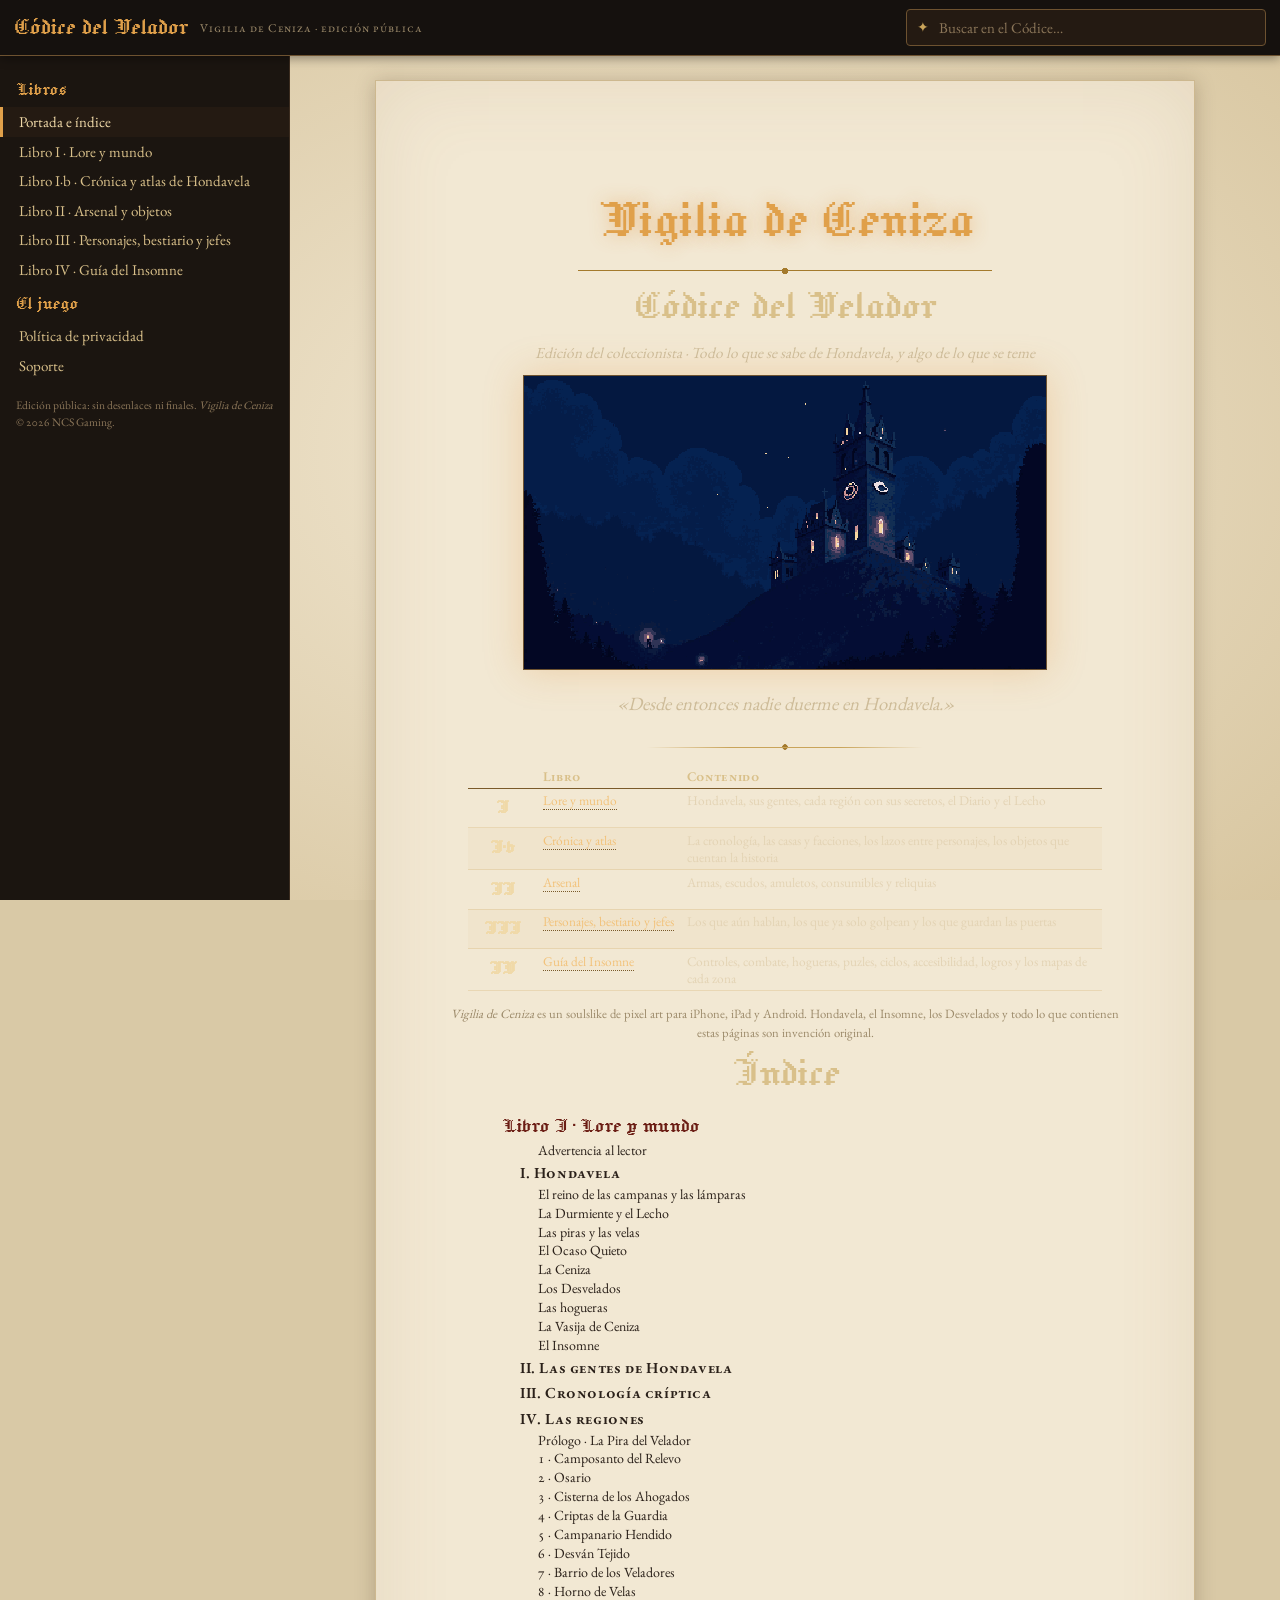
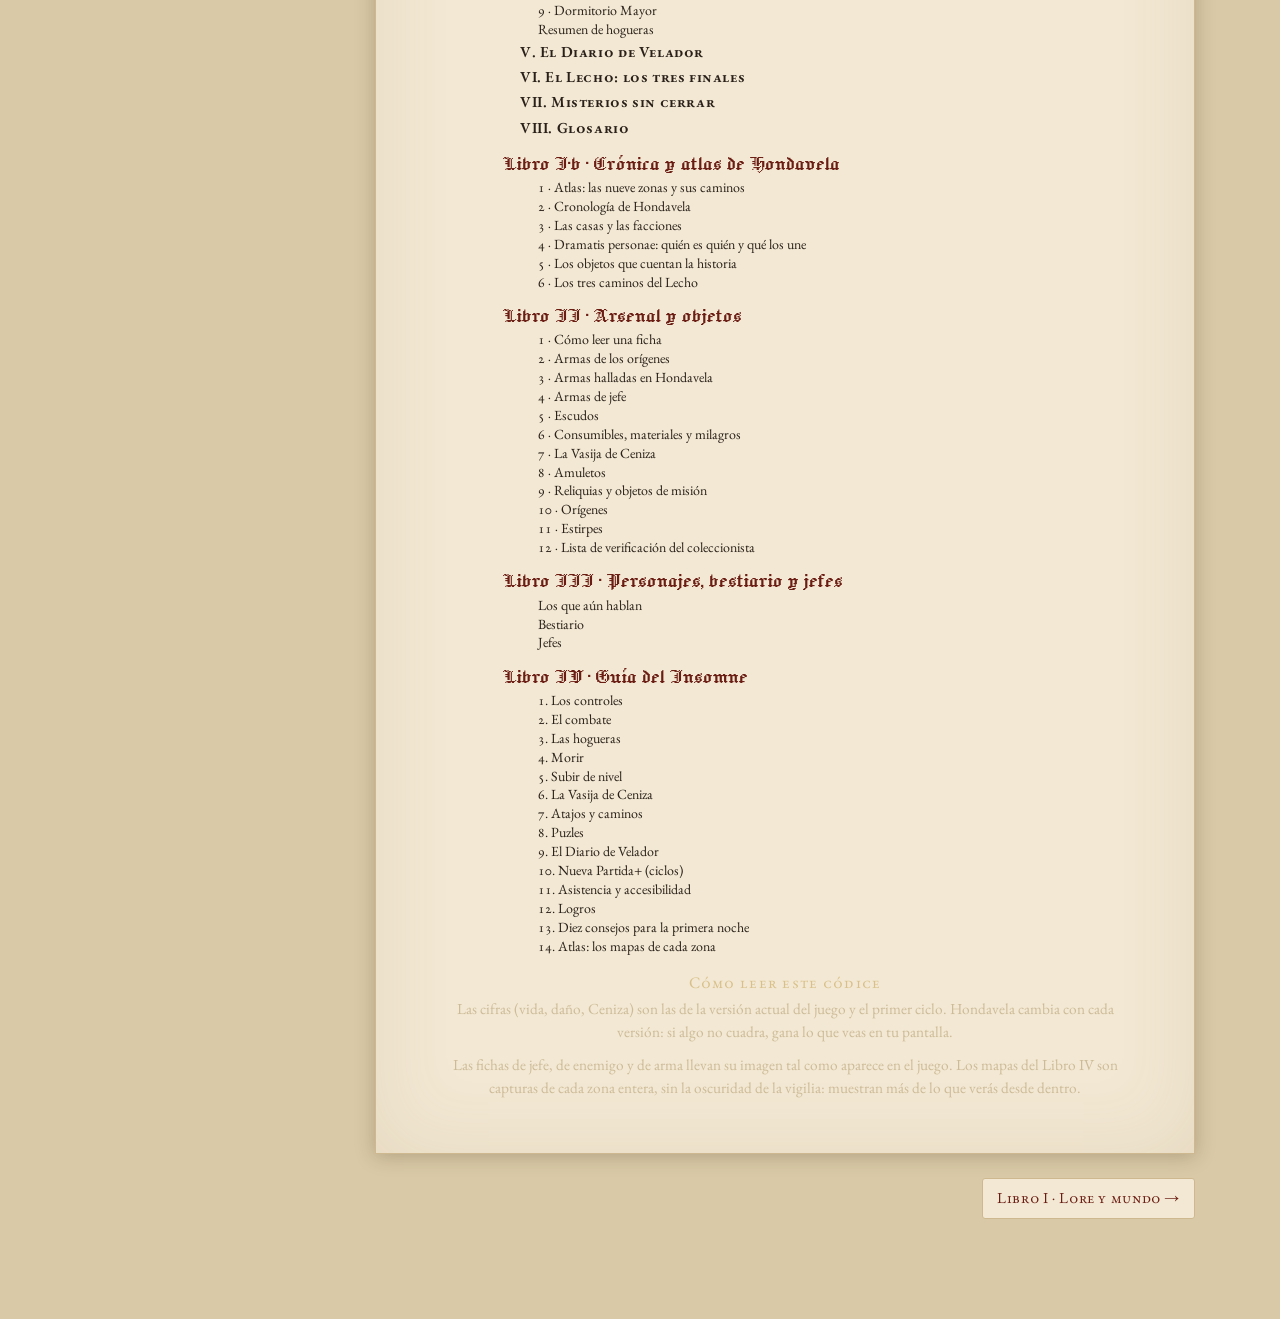
==== index.html @ d7f3849c "Sitio 2026-10-16" ====
<!doctype html>
<html lang="es">
<head>
<meta charset="utf-8">
<meta name="viewport" content="width=device-width, initial-scale=1">
<title>Portada — Códice del Velador</title>
<meta name="description" content="Códice del Velador: el lore, el arsenal, el bestiario y la guía de Vigilia de Ceniza, soulslike pixel art para iPhone, iPad y Android.">
<link rel="stylesheet" href="estilo.css">
<link rel="stylesheet" href="sitio.css">
<link rel="icon" href="img/favicon.svg" type="image/svg+xml">
</head>
<body>
<header class="barra">
<button class="menu-btn" id="menu-btn" aria-label="Menú">☰ Índice</button>
<a class="titulo" href="index.html">Códice del Velador</a>
<span class="sub">Vigilia de Ceniza · edición pública</span>
<div class="buscar"><input id="buscar" type="search" placeholder="Buscar en el Códice…" autocomplete="off" aria-label="Buscar"><div class="resultados" id="resultados"></div></div>
</header>
<div class="velo" id="velo"></div>
<nav class="lateral" aria-label="Capítulos">
<h2>Libros</h2><ul>
<li><a href="index.html" data-cap="00" class="actual">Portada e índice</a></li>
<li><a href="01_lore.html" data-cap="01">Libro I · Lore y mundo</a></li>
<li><a href="01b_cronica.html" data-cap="01b">Libro I·b · Crónica y atlas de Hondavela</a></li>
<li><a href="02_arsenal.html" data-cap="02">Libro II · Arsenal y objetos</a></li>
<li><a href="03_personajes_y_bestiario.html" data-cap="03">Libro III · Personajes, bestiario y jefes</a></li>
<li><a href="04_guia.html" data-cap="04">Libro IV · Guía del Insomne</a></li>
</ul>
<h2>El juego</h2><ul><li><a href="privacy.html">Política de privacidad</a></li><li><a href="support.html">Soporte</a></li></ul>
<p class="pie-menu">Edición pública: sin desenlaces ni finales. <em>Vigilia de Ceniza</em> © 2026 NCS Gaming.</p>
</nav>
<main class="contenido">
<section class="capitulo portada">
<h1 id="vigilia-de-ceniza">Vigilia de Ceniza</h1>
<h2 id="códice-del-velador">Códice del Velador</h2>
<p><em>Edición del coleccionista · Todo lo que se sabe de Hondavela, y algo de lo que se teme</em></p>
<figure><img src="img/intro_01_hondavela_hd.png" alt="Hondavela bajo el Ocaso Quieto" class="frontispicio" data-src="../assets/intro/01_hondavela.png" loading="lazy"></figure>
<blockquote class="epigrafe"><p>«Desde entonces nadie duerme en Hondavela.»</p></blockquote>
<hr>
<table class="cols-3"><thead><tr><th></th><th>Libro</th><th>Contenido</th></tr></thead><tbody><tr><td><strong>I</strong></td><td><a href="01_lore.html">Lore y mundo</a></td><td>Hondavela, sus gentes, cada región con sus secretos, el Diario y el Lecho</td></tr><tr><td><strong>I·b</strong></td><td><a href="01b_cronica.html">Crónica y atlas</a></td><td>La cronología, las casas y facciones, los lazos entre personajes, los objetos que cuentan la historia</td></tr><tr><td><strong>II</strong></td><td><a href="02_arsenal.html">Arsenal</a></td><td>Armas, escudos, amuletos, consumibles y reliquias</td></tr><tr><td><strong>III</strong></td><td><a href="03_personajes_y_bestiario.html">Personajes, bestiario y jefes</a></td><td>Los que aún hablan, los que ya solo golpean y los que guardan las puertas</td></tr><tr><td><strong>IV</strong></td><td><a href="04_guia.html">Guía del Insomne</a></td><td>Controles, combate, hogueras, puzles, ciclos, accesibilidad, logros y los mapas de cada zona</td></tr></tbody></table>
<p class="pie"><em>Vigilia de Ceniza</em> es un soulslike de pixel art para iPhone, iPad y Android. Hondavela, el Insomne, los Desvelados y todo lo que contienen estas páginas son invención original.</p>
<h2 id="indice">Índice</h2>
<nav class="indice-codice"><ol class="toc">
<li class="n0"><a href="01_lore.html"><span class="t">Libro I · Lore y mundo</span></a></li>
<li class="n2"><a href="01_lore.html#advertencia-al-lector"><span class="t">Advertencia al lector</span></a></li>
<li class="n1"><a href="01_lore.html#i-hondavela"><span class="t">I. Hondavela</span></a></li>
<li class="n2"><a href="01_lore.html#el-reino-de-las-campanas-y-las-lámparas"><span class="t">El reino de las campanas y las lámparas</span></a></li>
<li class="n2"><a href="01_lore.html#la-durmiente-y-el-lecho"><span class="t">La Durmiente y el Lecho</span></a></li>
<li class="n2"><a href="01_lore.html#las-piras-y-las-velas"><span class="t">Las piras y las velas</span></a></li>
<li class="n2"><a href="01_lore.html#el-ocaso-quieto"><span class="t">El Ocaso Quieto</span></a></li>
<li class="n2"><a href="01_lore.html#la-ceniza"><span class="t">La Ceniza</span></a></li>
<li class="n2"><a href="01_lore.html#los-desvelados"><span class="t">Los Desvelados</span></a></li>
<li class="n2"><a href="01_lore.html#las-hogueras"><span class="t">Las hogueras</span></a></li>
<li class="n2"><a href="01_lore.html#la-vasija-de-ceniza"><span class="t">La Vasija de Ceniza</span></a></li>
<li class="n2"><a href="01_lore.html#el-insomne"><span class="t">El Insomne</span></a></li>
<li class="n1"><a href="01_lore.html#ii-las-gentes-de-hondavela"><span class="t">II. Las gentes de Hondavela</span></a></li>
<li class="n1"><a href="01_lore.html#iii-cronología-críptica"><span class="t">III. Cronología críptica</span></a></li>
<li class="n1"><a href="01_lore.html#iv-las-regiones"><span class="t">IV. Las regiones</span></a></li>
<li class="n2"><a href="01_lore.html#prólogo--la-pira-del-velador"><span class="t">Prólogo · La Pira del Velador</span></a></li>
<li class="n2"><a href="01_lore.html#1--camposanto-del-relevo"><span class="t">1 · Camposanto del Relevo</span></a></li>
<li class="n2"><a href="01_lore.html#2--osario"><span class="t">2 · Osario</span></a></li>
<li class="n2"><a href="01_lore.html#3--cisterna-de-los-ahogados"><span class="t">3 · Cisterna de los Ahogados</span></a></li>
<li class="n2"><a href="01_lore.html#4--criptas-de-la-guardia"><span class="t">4 · Criptas de la Guardia</span></a></li>
<li class="n2"><a href="01_lore.html#5--campanario-hendido"><span class="t">5 · Campanario Hendido</span></a></li>
<li class="n2"><a href="01_lore.html#6--desván-tejido"><span class="t">6 · Desván Tejido</span></a></li>
<li class="n2"><a href="01_lore.html#7--barrio-de-los-veladores"><span class="t">7 · Barrio de los Veladores</span></a></li>
<li class="n2"><a href="01_lore.html#8--horno-de-velas"><span class="t">8 · Horno de Velas</span></a></li>
<li class="n2"><a href="01_lore.html#9--dormitorio-mayor"><span class="t">9 · Dormitorio Mayor</span></a></li>
<li class="n2"><a href="01_lore.html#resumen-de-hogueras"><span class="t">Resumen de hogueras</span></a></li>
<li class="n1"><a href="01_lore.html#v-el-diario-de-velador"><span class="t">V. El Diario de Velador</span></a></li>
<li class="n1"><a href="01_lore.html#vi-el-lecho-los-tres-finales"><span class="t">VI. El Lecho: los tres finales</span></a></li>
<li class="n1"><a href="01_lore.html#vii-misterios-sin-cerrar"><span class="t">VII. Misterios sin cerrar</span></a></li>
<li class="n1"><a href="01_lore.html#viii-glosario"><span class="t">VIII. Glosario</span></a></li>
<li class="n0"><a href="01b_cronica.html"><span class="t">Libro I·b · Crónica y atlas de Hondavela</span></a></li>
<li class="n2"><a href="01b_cronica.html#1--atlas-las-nueve-zonas-y-sus-caminos"><span class="t">1 · Atlas: las nueve zonas y sus caminos</span></a></li>
<li class="n2"><a href="01b_cronica.html#2--cronología-de-hondavela"><span class="t">2 · Cronología de Hondavela</span></a></li>
<li class="n2"><a href="01b_cronica.html#3--las-casas-y-las-facciones"><span class="t">3 · Las casas y las facciones</span></a></li>
<li class="n2"><a href="01b_cronica.html#4--dramatis-personae-quién-es-quién-y-qué-los-une"><span class="t">4 · Dramatis personae: quién es quién y qué los une</span></a></li>
<li class="n2"><a href="01b_cronica.html#5--los-objetos-que-cuentan-la-historia"><span class="t">5 · Los objetos que cuentan la historia</span></a></li>
<li class="n2"><a href="01b_cronica.html#6--los-tres-caminos-del-lecho"><span class="t">6 · Los tres caminos del Lecho</span></a></li>
<li class="n0"><a href="02_arsenal.html"><span class="t">Libro II · Arsenal y objetos</span></a></li>
<li class="n2"><a href="02_arsenal.html#1--cómo-leer-una-ficha"><span class="t">1 · Cómo leer una ficha</span></a></li>
<li class="n2"><a href="02_arsenal.html#2--armas-de-los-orígenes"><span class="t">2 · Armas de los orígenes</span></a></li>
<li class="n2"><a href="02_arsenal.html#3--armas-halladas-en-hondavela"><span class="t">3 · Armas halladas en Hondavela</span></a></li>
<li class="n2"><a href="02_arsenal.html#4--armas-de-jefe"><span class="t">4 · Armas de jefe</span></a></li>
<li class="n2"><a href="02_arsenal.html#5--escudos"><span class="t">5 · Escudos</span></a></li>
<li class="n2"><a href="02_arsenal.html#6--consumibles-materiales-y-milagros"><span class="t">6 · Consumibles, materiales y milagros</span></a></li>
<li class="n2"><a href="02_arsenal.html#7--la-vasija-de-ceniza"><span class="t">7 · La Vasija de Ceniza</span></a></li>
<li class="n2"><a href="02_arsenal.html#8--amuletos"><span class="t">8 · Amuletos</span></a></li>
<li class="n2"><a href="02_arsenal.html#9--reliquias-y-objetos-de-misión"><span class="t">9 · Reliquias y objetos de misión</span></a></li>
<li class="n2"><a href="02_arsenal.html#10--orígenes"><span class="t">10 · Orígenes</span></a></li>
<li class="n2"><a href="02_arsenal.html#11--estirpes"><span class="t">11 · Estirpes</span></a></li>
<li class="n2"><a href="02_arsenal.html#12--lista-de-verificación-del-coleccionista"><span class="t">12 · Lista de verificación del coleccionista</span></a></li>
<li class="n0"><a href="03_personajes_y_bestiario.html"><span class="t">Libro III · Personajes, bestiario y jefes</span></a></li>
<li class="n2"><a href="03_personajes_y_bestiario.html#los-que-aún-hablan"><span class="t">Los que aún hablan</span></a></li>
<li class="n2"><a href="03_personajes_y_bestiario.html#bestiario"><span class="t">Bestiario</span></a></li>
<li class="n2"><a href="03_personajes_y_bestiario.html#jefes"><span class="t">Jefes</span></a></li>
<li class="n0"><a href="04_guia.html"><span class="t">Libro IV · Guía del Insomne</span></a></li>
<li class="n2"><a href="04_guia.html#1-los-controles"><span class="t">1. Los controles</span></a></li>
<li class="n2"><a href="04_guia.html#2-el-combate"><span class="t">2. El combate</span></a></li>
<li class="n2"><a href="04_guia.html#3-las-hogueras"><span class="t">3. Las hogueras</span></a></li>
<li class="n2"><a href="04_guia.html#4-morir"><span class="t">4. Morir</span></a></li>
<li class="n2"><a href="04_guia.html#5-subir-de-nivel"><span class="t">5. Subir de nivel</span></a></li>
<li class="n2"><a href="04_guia.html#6-la-vasija-de-ceniza"><span class="t">6. La Vasija de Ceniza</span></a></li>
<li class="n2"><a href="04_guia.html#7-atajos-y-caminos"><span class="t">7. Atajos y caminos</span></a></li>
<li class="n2"><a href="04_guia.html#8-puzles"><span class="t">8. Puzles</span></a></li>
<li class="n2"><a href="04_guia.html#9-el-diario-de-velador"><span class="t">9. El Diario de Velador</span></a></li>
<li class="n2"><a href="04_guia.html#10-nueva-partida-ciclos"><span class="t">10. Nueva Partida+ (ciclos)</span></a></li>
<li class="n2"><a href="04_guia.html#11-asistencia-y-accesibilidad"><span class="t">11. Asistencia y accesibilidad</span></a></li>
<li class="n2"><a href="04_guia.html#12-logros"><span class="t">12. Logros</span></a></li>
<li class="n2"><a href="04_guia.html#13-diez-consejos-para-la-primera-noche"><span class="t">13. Diez consejos para la primera noche</span></a></li>
<li class="n2"><a href="04_guia.html#14-atlas-los-mapas-de-cada-zona"><span class="t">14. Atlas: los mapas de cada zona</span></a></li>
</ol></nav>
<h4 id="cómo-leer-este-códice">Cómo leer este códice</h4>
<p>Las cifras (vida, daño, Ceniza) son las de la versión actual del juego y el primer ciclo. Hondavela cambia con cada versión: si algo no cuadra, gana lo que veas en tu pantalla.</p>
<p>Las fichas de jefe, de enemigo y de arma llevan su imagen tal como aparece en el juego. Los mapas del Libro IV son capturas de cada zona entera, sin la oscuridad de la vigilia: muestran más de lo que verás desde dentro.</p>
</section>
<div class="navpie"><i></i><span></span><a href="01_lore.html">Libro I · Lore y mundo →</a></div>
</main>
<script src="sitio.js"></script>
</body>
</html>
---- estilo.css ----
/* Códice del Velador — estilo de lectura e impresión (A4) y base del sitio web.
   Pergamino claro con tinta sepia, títulos góticos (Jacquard 12) y texto en EB Garamond (ambas OFL, assets/fonts/).
   tools/wiki_pdf.sh incrusta las fuentes y las imágenes: el HTML resultante es un solo archivo. El PDF lo imprime
   Chrome sin ventana (131+: cajas de margen @top-center/@bottom-center y páginas con nombre por capítulo, que
   tools/wiki_md.py genera: @page capNN { @top-center { content: "Libro …" } }). */

@font-face {
  font-family: "Jacquard 12";
  src: url("fonts/Jacquard12-Regular.ttf") format("truetype");
  font-display: block;
}
@font-face {
  font-family: "EB Garamond";
  src: url("fonts/EBGaramond.ttf") format("truetype");
  font-weight: 400 800;
  font-style: normal;
  font-display: block;
}

:root {
  --pergamino: #f2e8d3;
  --pergamino-hondo: #e7d9bb;
  --tinta: #2a2019;
  --tinta-suave: #5b4a3b;
  --sangre: #6b1d14;
  --oro: #a47a2c;
  --oro-claro: #c9a45a;
  --filete: #cdb88f;
  --noche: #15110e;
  --brasa: #e0a04a;
  --ceniza: #9a9087;
}

/* ---------- Página ---------- */
@page {
  size: A4;
  margin: 19mm 18mm 21mm 18mm;
  background: var(--pergamino);
  @top-center {
    content: "";
    font-family: "EB Garamond", Georgia, serif;
    font-variant: small-caps;
    letter-spacing: 0.12em;
    font-size: 9pt;
    color: #8a7558;
    vertical-align: bottom;
    padding-bottom: 4mm;
  }
  @bottom-center {
    content: "— " counter(page) " —";
    font-family: "EB Garamond", Georgia, serif;
    font-size: 9.5pt;
    color: #8a7558;
    vertical-align: top;
    padding-top: 3mm;
  }
}
@page portada {
  margin: 0;
  background: var(--noche);
  @top-center { content: none; }
  @bottom-center { content: none; }
}
@page indice {
  @top-center { content: "Índice"; }
}

* { box-sizing: border-box; }

html {
  -webkit-print-color-adjust: exact;
  print-color-adjust: exact;
}

body {
  margin: 0;
  background: var(--pergamino);
  color: var(--tinta);
  font-family: "EB Garamond", "Garamond", Georgia, serif;
  font-size: 11.5pt;
  line-height: 1.5;
  hyphens: auto;
  font-variant-numeric: oldstyle-nums;
  font-kerning: normal;
}

/* En pantalla (codice.html): una columna de libro, centrada. */
@media screen {
  body {
    background: #d9c9a6 radial-gradient(ellipse at center, var(--pergamino) 0%, #d8c6a0 100%) fixed;
    padding: 24px 16px;
  }
  .capitulo {
    max-width: 780px;
    margin: 0 auto 48px;
    padding: 48px clamp(18px, 6vw, 64px);
    background: var(--pergamino);
    box-shadow: 0 2px 18px rgba(60, 40, 20, 0.25), inset 0 0 80px rgba(150, 110, 60, 0.12);
    border: 1px solid var(--filete);
  }
}

/* Cada libro empieza en página nueva. */
.capitulo { break-before: page; }
.capitulo:first-child { break-before: auto; }
.indice { page: indice; }

/* ---------- Títulos ---------- */
h1, h2, h3, h4 {
  font-family: "Jacquard 12", "EB Garamond", serif;
  font-weight: normal;
  color: var(--sangre);
  line-height: 1.05;
  break-after: avoid;
  hyphens: none;
}
h1 {
  font-size: 40pt;
  text-align: center;
  margin: 0.2em 0 0.35em;
  letter-spacing: 0.01em;
}
h1::after {
  content: "";
  display: block;
  width: 46%;
  height: 10px;
  margin: 0.25em auto 0;
  background:
    linear-gradient(var(--oro), var(--oro)) center 4px / 100% 1px no-repeat,
    radial-gradient(circle, var(--oro) 0 3px, transparent 3.5px) center / 10px 10px no-repeat;
}
/* Los «Libro I · …» que abren capítulo: más aire */
.capitulo > h1:first-child { margin-top: 1.1em; font-size: 44pt; }
/* H1 internos (partes del Libro I): nueva página */
.capitulo > h1:not(:first-child) { break-before: page; margin-top: 0.6em; }

h2 {
  font-size: 26pt;
  margin: 1.3em 0 0.35em;
  border-bottom: 1px solid var(--filete);
  padding-bottom: 0.1em;
}
h3 {
  font-size: 20pt;
  margin: 1.2em 0 0.25em;
  color: #4c1a12;
}
h4 {
  font-size: 15pt;
  margin: 1em 0 0.2em;
  color: var(--tinta-suave);
}
h5, h6 {
  font-family: "EB Garamond", serif;
  font-variant: small-caps;
  letter-spacing: 0.06em;
  font-size: 11.5pt;
  margin: 1em 0 0.2em;
  color: var(--tinta-suave);
}
/* Subtítulo en cursiva justo bajo un jefe */
h3 + p > em:only-child { color: var(--tinta-suave); font-size: 12.5pt; }

p { margin: 0.45em 0 0.6em; orphans: 3; widows: 3; text-align: justify; }
strong { font-weight: 650; color: #1f1510; }
em { font-style: italic; }
a { color: var(--sangre); text-decoration: none; border-bottom: 1px dotted var(--oro); }
code {
  font-family: "EB Garamond", serif;
  font-variant: small-caps;
  background: rgba(164, 122, 44, 0.12);
  padding: 0 0.2em;
  border-radius: 2px;
}
pre {
  font-family: Menlo, Consolas, monospace;
  font-size: 8.5pt;
  line-height: 1.3;
  background: rgba(164, 122, 44, 0.08);
  border: 1px solid var(--filete);
  padding: 0.6em 0.8em;
  overflow-x: auto;
  white-space: pre;
}

hr {
  border: 0;
  height: 14px;
  margin: 1.6em auto;
  width: 60%;
  background:
    linear-gradient(90deg, transparent, var(--oro-claro) 30%, var(--oro-claro) 70%, transparent) center / 100% 1px no-repeat,
    radial-gradient(circle, var(--oro) 0 2.5px, transparent 3px) center / 14px 14px no-repeat;
}

.espacio { height: 0.6em; }

/* ---------- Listas ---------- */
ul, ol { margin: 0.4em 0 0.7em; padding-left: 1.4em; }
li { margin: 0.18em 0; }
ul > li::marker { content: "✦  "; color: var(--oro); font-size: 0.75em; }
ol > li::marker { color: var(--sangre); font-weight: 600; }

/* ---------- Tablas ---------- */
table {
  width: 100%;
  border-collapse: collapse;
  margin: 0.7em 0 1em;
  font-size: 10.5pt;
  line-height: 1.35;
  break-inside: auto;
}
thead { display: table-header-group; }
tr { break-inside: avoid; }
th {
  font-family: "EB Garamond", serif;
  font-variant: small-caps;
  letter-spacing: 0.05em;
  font-weight: 600;
  text-align: left;
  color: var(--sangre);
  border-bottom: 1.5px solid var(--oro);
  padding: 0.3em 0.55em;
  hyphens: none;
}
td {
  border-bottom: 1px solid rgba(164, 122, 44, 0.28);
  padding: 0.32em 0.55em;
  vertical-align: top;
}
tbody tr:nth-child(even) td { background: rgba(164, 122, 44, 0.06); }
td, th { overflow-wrap: anywhere; }
/* Tablas anchas (muchas columnas, p. ej. orígenes del Arsenal): letra menor y celdas que pueden partirse,
   para que nunca desborden la página (Chrome encogería todo el PDF). */
table.cols-7, table.cols-8, table.cols-9 { font-size: 9pt; }
table.cols-10, table.cols-11, table.cols-12 { font-size: 8pt; }
table.cols-7 th, table.cols-8 th, table.cols-9 th, table.cols-10 th, table.cols-11 th, table.cols-12 th { letter-spacing: 0; padding: 0.25em 0.3em; }
table.cols-7 td, table.cols-8 td, table.cols-9 td, table.cols-10 td, table.cols-11 td, table.cols-12 td { padding: 0.25em 0.3em; }

/* ---------- Citas ---------- */
blockquote {
  margin: 0.9em 0;
  padding: 0.35em 1em 0.35em 1.1em;
  border-left: 3px solid var(--oro);
  background: linear-gradient(90deg, rgba(164, 122, 44, 0.10), transparent 85%);
  color: #3c2f24;
  font-style: italic;
}
blockquote p { margin: 0.3em 0; text-align: left; }
blockquote strong { font-style: normal; }

/* Epígrafe al abrir capítulo */
blockquote.epigrafe {
  border: 0;
  background: none;
  text-align: center;
  font-size: 13pt;
  color: var(--tinta-suave);
  margin: 0.4em auto 1.4em;
  max-width: 85%;
}
blockquote.epigrafe p { text-align: center; }

/* ⚠ Revelación: papel más oscuro, filete rojo */
blockquote.revelacion {
  font-style: normal;
  background: #e6d3b1;
  border-left: 4px solid var(--sangre);
  outline: 1px solid rgba(107, 29, 20, 0.25);
  outline-offset: -1px;
  padding: 0.6em 1.1em;
  break-inside: auto;
}
blockquote.revelacion > p:first-child strong { color: var(--sangre); letter-spacing: 0.04em; }

/* Notas y pistas */
blockquote.nota { font-style: normal; background: rgba(164, 122, 44, 0.13); }
blockquote.pistas { font-style: normal; border-left-style: double; border-left-width: 5px; }
blockquote.pistas p + p { border-top: 1px dashed var(--filete); padding-top: 0.35em; }
blockquote.epigrafe, blockquote.nota { break-inside: avoid; }

/* ---------- Imágenes (pixel art) ---------- */
img {
  image-rendering: pixelated;
  image-rendering: crisp-edges;
  max-width: 100%;
  height: auto;
}
figure {
  margin: 0.9em auto 1em;
  text-align: center;
  break-inside: avoid;
}
figure img {
  display: block;
  margin: 0 auto;
  border: 1px solid var(--filete);
  background: #1b1612;
  padding: 6px;
  box-shadow: 0 1px 6px rgba(40, 25, 10, 0.25);
}
figcaption {
  font-size: 9.5pt;
  font-style: italic;
  color: var(--tinta-suave);
  margin-top: 0.35em;
  text-align: center;
}
/* Retratos de sprites (68 px, incrustados ×6): a la derecha del texto */
figure:has(img.sprite) {
  float: right;
  margin: 0.2em 0 0.6em 1.2em;
  width: 150px;
}
figure img.sprite {
  width: 150px;
  height: 150px;
  object-fit: contain;
  padding: 0;
  background: radial-gradient(circle at 50% 60%, #3a2c20 0%, #16110d 75%);
}
/* Jefes con sprite pequeño: más grandes */
figure img.boss-small { width: 210px; height: 210px; }
/* Imágenes de jefe (128-144 px, incrustadas ×6) */
figure img.boss {
  width: 288px;
  height: 288px;
  object-fit: contain;
  padding: 0;
  background: radial-gradient(circle at 50% 55%, #3d2a1c 0%, #120e0b 72%);
}
/* Iconos de armas y escudos (64 px, incrustados ×6) */
figure img.icono {
  width: 96px;
  height: 96px;
  padding: 4px;
  background: radial-gradient(circle at 50% 50%, #2e2419 0%, #16110d 80%);
}
/* Mapas de las zonas (capturas con --overview): a toda la anchura */
figure:has(img.mapa) { margin: 1em 0 1.2em; break-inside: avoid; }
figure img.mapa { width: 100%; padding: 3px; background: #000; }
/* Diagramas SVG (mapa esquemático, cronología, lazos) */
figure.diagrama { margin: 1em 0 1.2em; break-inside: avoid; }
figure.diagrama svg {
  display: block;
  width: 100%;
  height: auto;
  border: 1px solid var(--filete);
  box-shadow: 0 1px 6px rgba(40, 25, 10, 0.25);
}
figure.diagrama figcaption { margin-top: 0.4em; }
/* Mismo sprite que otro enemigo: el juego lo tiñe; aquí, una aproximación */
img.ardiente { filter: sepia(0.6) saturate(2.4) hue-rotate(-18deg) brightness(1.15); }
img.vela { filter: sepia(0.5) saturate(1.2) brightness(1.35); }
img.guardia { filter: saturate(0.5) brightness(0.95) hue-rotate(190deg); }
img.ballestero { filter: sepia(0.35) brightness(0.95); }
img.rezadora { filter: sepia(0.45) brightness(1.1); }
img.pesadilla { filter: brightness(0.6) saturate(0.6) hue-rotate(230deg); }
img.sombra { filter: brightness(0.85) hue-rotate(220deg) saturate(1.4); }
img.buhonera { filter: sepia(0.6) brightness(1.15); }
img.anselmo { filter: brightness(0.75) sepia(0.4); }
img.sabueso { filter: sepia(0.4) saturate(1.5) brightness(1.1); }
img.madre { filter: hue-rotate(10deg) saturate(1.3) brightness(1.1); }
img.capitan { filter: brightness(1.05) saturate(0.8); }

/* Tras un retrato flotante, que el título siguiente no se meta al lado */
h1, h2, h3, hr { clear: both; }

/* ---------- Fichas (### título + imagen: jefes, bestiario, NPC, armas y escudos) ---------- */
article.ficha {
  margin: 1.1em 0 1.2em;
  padding: 0.55em 0.95em 0.6em;
  border: 1px solid var(--filete);
  border-top: 3px double var(--oro);
  background: rgba(164, 122, 44, 0.05);
  overflow: hidden;
}
article.ficha::after { content: ""; display: block; clear: both; }
article.ficha > h3 { margin-top: 0.1em; }
article.ficha > h3 + p { margin-top: 0; }
article.ficha figure.retrato { margin: 0.2em 0 0.5em 1.1em; float: right; }
article.ficha-jefe figure.retrato { width: 288px; }
article.ficha-jefe figure.retrato:has(img.boss-small) { width: 210px; }
article.ficha-bestia figure.retrato { width: 150px; }
article.ficha-arma figure.retrato { float: left; width: 96px; margin: 0.2em 1em 0.4em 0; }
article.ficha-arma table { clear: both; }
article.ficha-jefe table { clear: both; width: 100%; }
article.ficha-jefe blockquote { font-size: 12pt; }
/* Cada jefe abre página; el resto de fichas no se parten si caben */
article.ficha-jefe { break-before: page; break-inside: auto; }
article.ficha-arma, article.ficha-bestia { break-inside: avoid; }
/* Fichas del bestiario: las tablas cortas caben junto al retrato flotante */
article.ficha-bestia table { width: auto; min-width: 55%; }
article.ficha-bestia th { white-space: nowrap; }
/* Primera columna de las tablas de fases (I, II (50 %)) sin partir */
article.ficha-jefe td:first-child strong { white-space: nowrap; }

/* ---------- Portada ---------- */
.portada {
  page: portada;
  background: var(--noche) radial-gradient(ellipse at 50% 38%, #2f2116 0%, var(--noche) 68%);
  color: #e9dcc2;
  text-align: center;
  height: 297mm;
  overflow: hidden;
  padding: 14mm 18mm 8mm;
}
@media screen { .portada { height: auto; min-height: 0; border-color: #3b2c1f; } }
.portada h1 {
  color: var(--brasa);
  font-size: 62pt;
  margin: 0 0 0.05em;
  text-shadow: 0 0 18px rgba(224, 140, 50, 0.45);
}
.portada h1::after { width: 60%; }
.portada h2 {
  color: #d9c08a;
  border: 0;
  font-size: 34pt;
  margin: 0.15em 0 0.1em;
}
.portada h3, .portada h4 { color: #d9c08a; }
.portada h3 { font-size: 22pt; margin-top: 0.4em; }
.portada h4 { font-family: "EB Garamond", serif; font-variant: small-caps; letter-spacing: 0.08em; font-size: 12pt; margin-top: 1.2em; }
.portada p { text-align: center; color: #cdbb98; }
.portada strong { color: #f0d9a8; }
.portada a { color: #f2c27a; border-bottom-color: #7a5a2a; }
.portada figure { margin: 0.7em auto 0.5em; }
.portada figure img.frontispicio {
  width: 76%;
  border: 1px solid #6d5230;
  background: #000;
  padding: 0;
  box-shadow: 0 0 36px rgba(224, 140, 50, 0.28);
}
.portada blockquote { border: 0; background: none; color: #d9c08a; font-size: 14pt; margin: 0.3em auto; }
.portada blockquote p { text-align: center; }
.portada hr { width: 40%; margin: 0.7em auto; }
.portada table { max-width: 92%; margin: 0.4em auto; font-size: 10pt; line-height: 1.3; }
.portada th { color: #d9c08a; border-bottom-color: #7a5a2a; padding: 0.2em 0.5em; }
.portada td { border-bottom-color: rgba(201, 164, 90, 0.25); text-align: left; color: #e3d3b4; padding: 0.25em 0.5em; }
.portada td:first-child { font-family: "Jacquard 12", serif; font-size: 16pt; color: var(--brasa); text-align: center; width: 3.2em; white-space: nowrap; overflow-wrap: normal; }
.portada td:nth-child(2) { white-space: nowrap; overflow-wrap: normal; }
.portada tbody tr:nth-child(even) td { background: rgba(201, 164, 90, 0.05); }
.portada .pie { font-size: 9.5pt; color: #9c8a6a; margin-top: 1em; }

/* ---------- Índice generado ---------- */
.indice h1 { margin-bottom: 0.5em; }
ol.toc { list-style: none; padding: 0; margin: 0 auto; max-width: 150mm; }
ol.toc li { margin: 0; }
ol.toc a { display: flex; align-items: baseline; border: 0; color: var(--tinta); }
ol.toc .t { flex: 0 1 auto; }
ol.toc .dots { flex: 1 1 auto; border-bottom: 1px dotted var(--oro); margin: 0 0.4em; min-width: 1.5em; transform: translateY(-0.25em); }
ol.toc .p { flex: 0 0 auto; font-variant-numeric: lining-nums; color: var(--tinta-suave); min-width: 1.6em; text-align: right; }
ol.toc li.n0 { margin-top: 0.75em; }
ol.toc li.n0 a { font-family: "Jacquard 12", serif; font-size: 17pt; color: var(--sangre); line-height: 1.2; }
ol.toc li.n0 .p { font-family: "EB Garamond", serif; font-size: 11.5pt; }
ol.toc li.n1 a { font-variant: small-caps; letter-spacing: 0.04em; font-weight: 600; padding-left: 1.2em; margin-top: 0.15em; }
ol.toc li.n2 a { padding-left: 2.6em; font-size: 10.5pt; line-height: 1.35; }
ol.toc li.n2 .p { font-size: 10.5pt; }
.fin-indice { text-align: center; color: var(--oro); font-size: 9pt; margin: 1.2em 0 0.4em; letter-spacing: 0.1em; }
.indice h4 { margin-top: 2em; }

/* ---------- Móvil (codice.html en pantalla) ---------- */
@media screen and (max-width: 600px) {
  body { font-size: 16px; }
  h1, .capitulo > h1:first-child { font-size: 34px; }
  .portada h1 { font-size: 48px; }
  h2 { font-size: 26px; }
  h3 { font-size: 22px; }
  figure:has(img.sprite), article.ficha-bestia figure.retrato { width: 110px; }
  figure img.sprite { width: 110px; height: 110px; }
  figure img.boss-small { width: 150px; height: 150px; }
  figure img.boss, article.ficha-jefe figure.retrato { width: 200px; }
  figure img.boss { height: 200px; }
  table { font-size: 14px; }
  ol.toc li.n2 a { padding-left: 1.6em; }
}
---- sitio.css ----
/* Sitio del Códice: menú lateral, buscador y maquetación responsive encima de estilo.css */
:root { --menu: 290px; }
html { scroll-behavior: smooth; scroll-padding-top: 70px; }
body { padding: 0; background: #d9c9a6 radial-gradient(ellipse at center, var(--pergamino) 0%, #d8c6a0 100%) fixed; }
.barra {
  position: fixed; top: 0; left: 0; right: 0; height: 56px; z-index: 30;
  background: var(--noche); color: #e9dcc2; display: flex; align-items: center; gap: 12px; padding: 0 14px;
  border-bottom: 1px solid #6d5230; box-shadow: 0 2px 10px rgba(0, 0, 0, 0.4);
}
.barra .titulo { font-family: "Jacquard 12", serif; font-size: 26px; color: var(--brasa); text-decoration: none; border: 0; white-space: nowrap; }
.barra .sub { font-size: 12px; color: #9c8a6a; font-variant: small-caps; letter-spacing: 0.08em; display: none; }
.barra .menu-btn { background: none; border: 1px solid #6d5230; color: #e9dcc2; font: inherit; font-size: 15px; padding: 6px 10px; border-radius: 4px; cursor: pointer; }
.buscar { margin-left: auto; position: relative; flex: 0 1 360px; min-width: 120px; }
.buscar input {
  width: 100%; font: inherit; font-size: 15px; padding: 7px 10px 6px 32px; border-radius: 4px;
  border: 1px solid #6d5230; background: #241a12; color: #f0d9a8; outline: none;
}
.buscar input::placeholder { color: #8a7558; }
.buscar::before { content: "✦"; position: absolute; left: 11px; top: 8px; color: var(--oro-claro); font-size: 14px; }
.resultados {
  position: absolute; top: 40px; right: 0; left: 0; max-height: 60vh; overflow: auto; display: none;
  background: var(--pergamino); color: var(--tinta); border: 1px solid var(--filete); box-shadow: 0 6px 18px rgba(0, 0, 0, 0.35);
}
.resultados.abierto { display: block; }
.resultados a { display: block; padding: 8px 12px; border: 0; border-bottom: 1px solid var(--filete); color: var(--tinta); }
.resultados a:hover, .resultados a.activo { background: rgba(164, 122, 44, 0.14); }
.resultados .cap { font-size: 11px; font-variant: small-caps; letter-spacing: 0.06em; color: var(--sangre); }
.resultados .tit { font-weight: 650; }
.resultados .frag { font-size: 13px; color: var(--tinta-suave); }
.resultados .frag mark, .capitulo mark { background: #f3d27a; color: #2a2019; padding: 0 1px; }
.resultados .nada { padding: 10px 12px; color: var(--tinta-suave); font-style: italic; }
.lateral {
  position: fixed; top: 56px; bottom: 0; left: 0; width: var(--menu); overflow-y: auto; z-index: 20;
  background: #1b1510; color: #d9c08a; border-right: 1px solid #3b2c1f; padding: 14px 0 30px;
}
.lateral h2 { font-size: 20px; color: var(--brasa); border: 0; margin: 10px 16px 4px; }
.lateral ul { list-style: none; padding: 0; margin: 0 0 8px; }
.lateral li { margin: 0; }
.lateral a { display: block; padding: 5px 16px; color: #d9c08a; border: 0; border-left: 3px solid transparent; font-size: 15px; line-height: 1.3; }
.lateral a:hover { background: #241a12; }
.lateral a.actual { color: #f0d9a8; border-left-color: var(--brasa); background: #241a12; }
.lateral ul.secciones a { padding-left: 30px; font-size: 13.5px; color: #b8a47c; }
.lateral ul.secciones a.n3 { padding-left: 44px; font-size: 12.5px; }
.lateral .pie-menu { margin: 16px 16px 0; font-size: 11.5px; color: #8a7558; }
.contenido { margin-left: var(--menu); padding: 80px 24px 60px; min-height: 100vh; }
.capitulo { max-width: 820px; margin: 0 auto 48px; padding: 44px clamp(18px, 5vw, 64px); background: var(--pergamino);
  box-shadow: 0 2px 18px rgba(60, 40, 20, 0.25), inset 0 0 80px rgba(150, 110, 60, 0.12); border: 1px solid var(--filete); }
.capitulo.portada { color: #e9dcc2; }
.navpie { display: flex; justify-content: space-between; gap: 12px; max-width: 820px; margin: -24px auto 40px; font-variant: small-caps; letter-spacing: 0.04em; }
.navpie a { padding: 8px 14px; border: 1px solid var(--filete); background: var(--pergamino); border-radius: 3px; }
.navpie span { flex: 1; }
.velo { display: none; position: fixed; inset: 56px 0 0 0; background: rgba(0, 0, 0, 0.5); z-index: 15; }
h1, h2, h3, h4 { scroll-margin-top: 70px; }
article.ficha { overflow: visible; }
@media (max-width: 900px) {
  :root { --menu: 280px; }
  .lateral { transform: translateX(-100%); transition: transform 0.2s; }
  body.menu-abierto .lateral { transform: none; }
  body.menu-abierto .velo { display: block; }
  .contenido { margin-left: 0; padding: 72px 10px 40px; }
  .capitulo { padding: 28px 16px; }
  .barra .titulo { font-size: 22px; }
  .buscar { flex-basis: 220px; }
}
@media (min-width: 901px) { .barra .menu-btn { display: none; } .barra .sub { display: inline; } }
@media (max-width: 480px) {
  .barra { padding: 0 8px; gap: 8px; }
  .barra .titulo { font-size: 19px; }
  .buscar { flex: 1 1 150px; }
  .buscar input { font-size: 14px; padding-left: 26px; }
  .buscar::before { left: 8px; }
  .resultados { position: fixed; left: 6px; right: 6px; top: 56px; }
  .navpie { flex-direction: column; }
  .navpie span { display: none; }
}
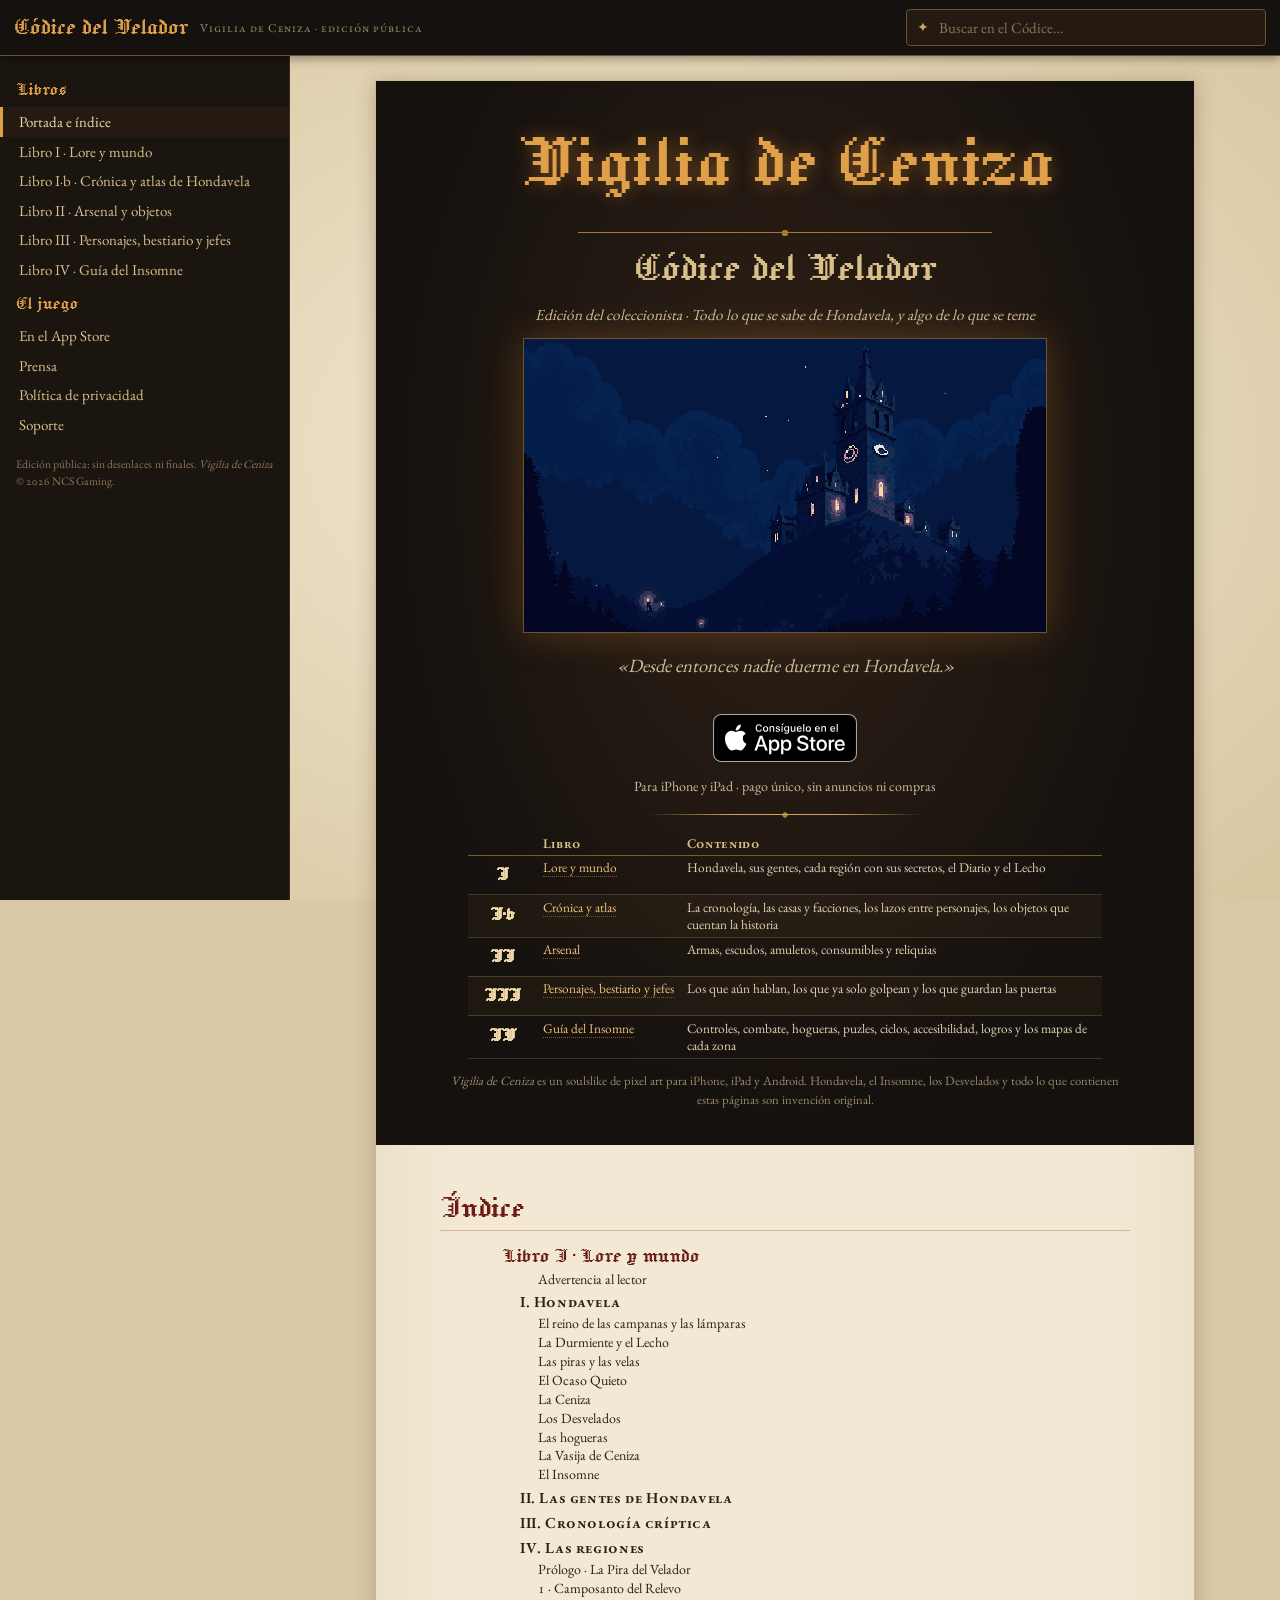
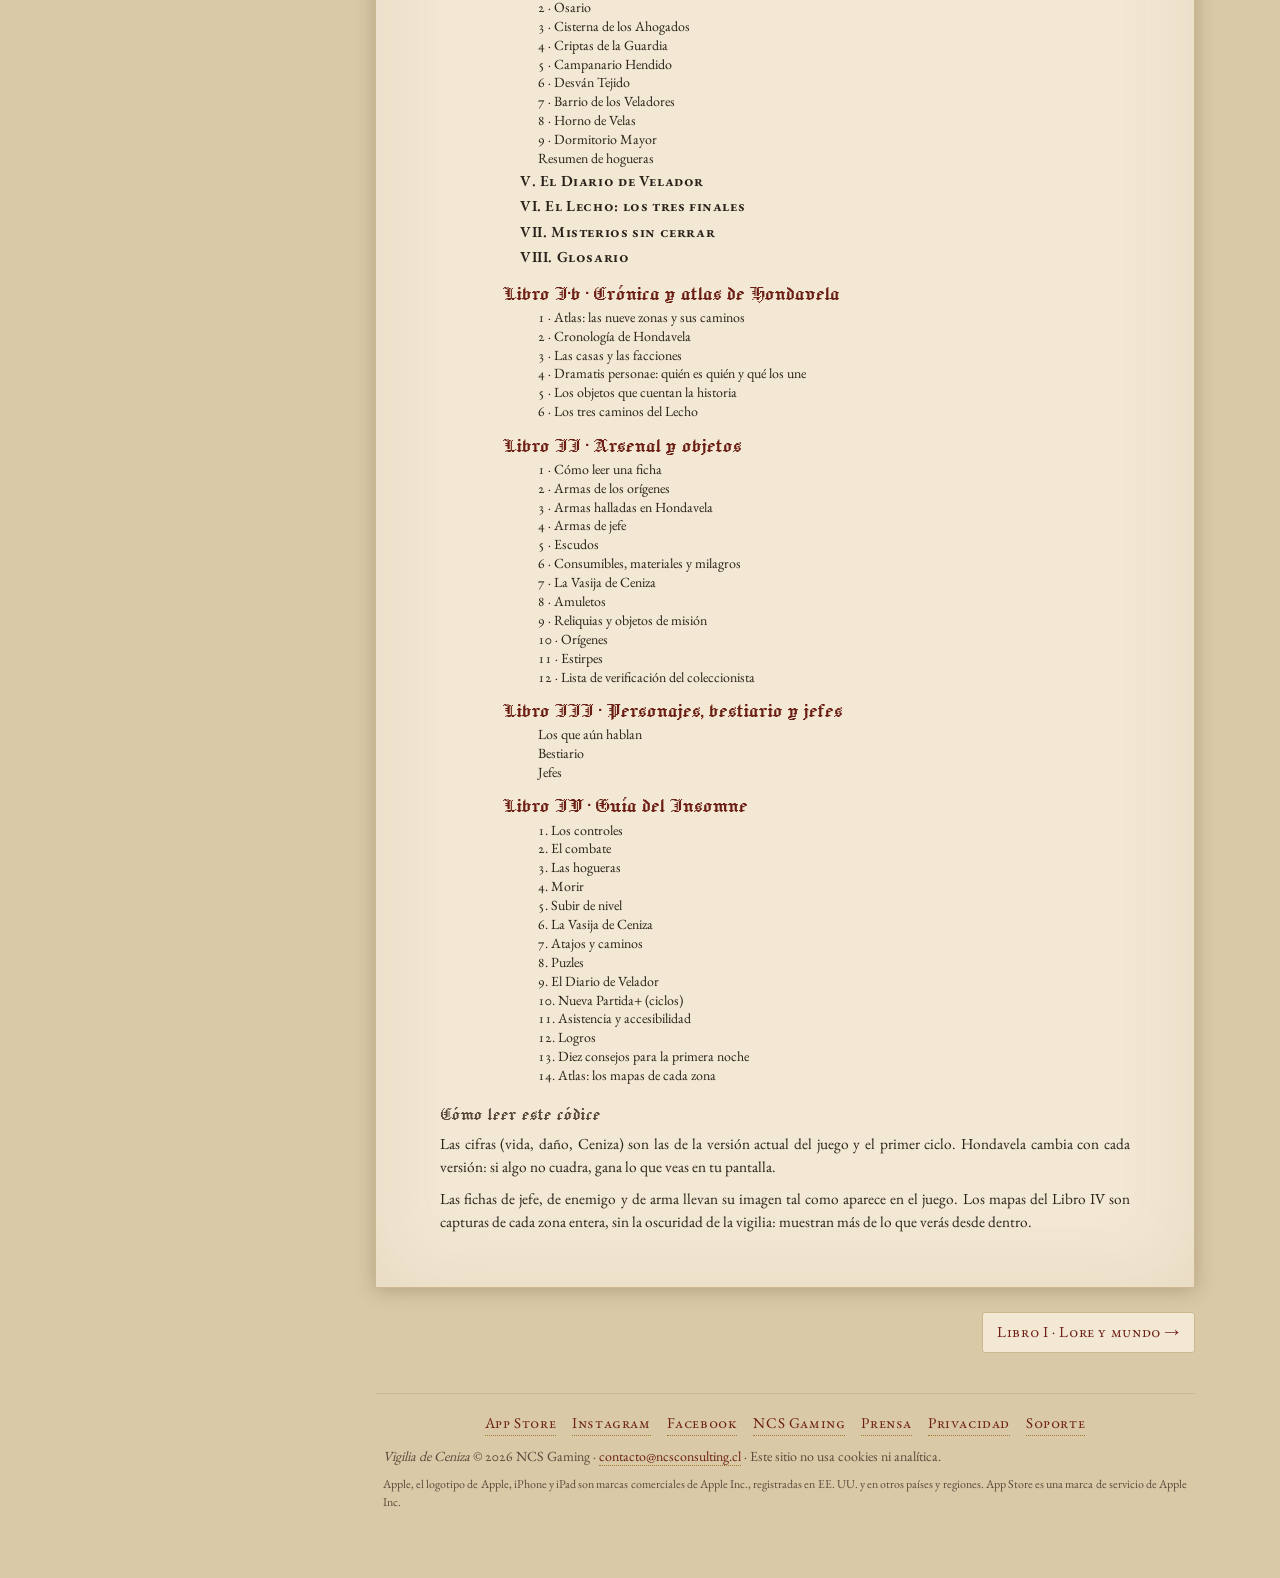
==== commit f9944b6f: "Sitio 2026-10-22" ====
--- a/index.html
+++ b/index.html
@@ -3,8 +3,79 @@
 <head>
 <meta charset="utf-8">
 <meta name="viewport" content="width=device-width, initial-scale=1">
-<title>Portada — Códice del Velador</title>
-<meta name="description" content="Códice del Velador: el lore, el arsenal, el bestiario y la guía de Vigilia de Ceniza, soulslike pixel art para iPhone, iPad y Android.">
+<title>Vigilia de Ceniza — Soulslike pixel art para iPhone y iPad · Códice del Velador</title>
+<meta name="description" content="Vigilia de Ceniza, soulslike de pixel art con vista cenital para iPhone y iPad. Códice del Velador: el lore, el arsenal, el bestiario y la guía del juego.">
+<link rel="canonical" href="https://ncsconsulting-develops.github.io/vigilia-de-ceniza/">
+<meta property="og:type" content="website">
+<meta property="og:site_name" content="Vigilia de Ceniza">
+<meta property="og:locale" content="es_ES">
+<meta property="og:title" content="Vigilia de Ceniza — Soulslike pixel art para iPhone y iPad · Códice del Velador">
+<meta property="og:description" content="Vigilia de Ceniza, soulslike de pixel art con vista cenital para iPhone y iPad. Códice del Velador: el lore, el arsenal, el bestiario y la guía del juego.">
+<meta property="og:url" content="https://ncsconsulting-develops.github.io/vigilia-de-ceniza/">
+<meta property="og:image" content="https://ncsconsulting-develops.github.io/vigilia-de-ceniza/img/og_vigilia.jpg">
+<meta property="og:image:width" content="1200">
+<meta property="og:image:height" content="630">
+<meta property="og:image:type" content="image/jpeg">
+<meta property="og:image:alt" content="Vigilia de Ceniza: una catedral de noche sobre Hondavela. Nadie duerme en Hondavela. Ya disponible en el App Store.">
+<meta name="twitter:card" content="summary_large_image">
+<meta name="twitter:title" content="Vigilia de Ceniza — Soulslike pixel art para iPhone y iPad · Códice del Velador">
+<meta name="twitter:description" content="Vigilia de Ceniza, soulslike de pixel art con vista cenital para iPhone y iPad. Códice del Velador: el lore, el arsenal, el bestiario y la guía del juego.">
+<meta name="twitter:image" content="https://ncsconsulting-develops.github.io/vigilia-de-ceniza/img/og_vigilia.jpg">
+<meta name="twitter:image:alt" content="Vigilia de Ceniza: una catedral de noche sobre Hondavela. Nadie duerme en Hondavela. Ya disponible en el App Store.">
+<meta name="theme-color" content="#15110e">
+<script type="application/ld+json">
+{
+ "@context": "https://schema.org",
+ "@type": "VideoGame",
+ "name": "Vigilia de Ceniza",
+ "url": "https://ncsconsulting-develops.github.io/vigilia-de-ceniza/",
+ "description": "Soulslike de pixel art con vista cenital para iPhone y iPad. Eres un Insomne en Hondavela, donde nadie duerme: combate deliberado, ataques que se anuncian, enemigos que aprenden, once jefes, nueve zonas unidas por atajos y tres finales. Pago único, sin anuncios ni compras.",
+ "genre": [
+  "Action RPG",
+  "Soulslike"
+ ],
+ "gamePlatform": [
+  "iOS",
+  "iPadOS"
+ ],
+ "operatingSystem": "iOS 16.0 o posterior, iPadOS 16.0 o posterior",
+ "applicationCategory": "GameApplication",
+ "playMode": "SinglePlayer",
+ "inLanguage": [
+  "es",
+  "en",
+  "fr",
+  "de",
+  "it",
+  "pt",
+  "ru"
+ ],
+ "image": "https://ncsconsulting-develops.github.io/vigilia-de-ceniza/img/og_vigilia.jpg",
+ "datePublished": "2026-10-22",
+ "installUrl": "https://apps.apple.com/app/id6823702349",
+ "sameAs": [
+  "https://apps.apple.com/app/id6823702349"
+ ],
+ "offers": {
+  "@type": "Offer",
+  "url": "https://apps.apple.com/app/id6823702349",
+  "price": "3.99",
+  "priceCurrency": "USD",
+  "availability": "https://schema.org/InStock"
+ },
+ "publisher": {
+  "@type": "Organization",
+  "name": "NCS Gaming",
+  "url": "https://ncsconsulting-develops.github.io/ncs-gaming/",
+  "email": "contacto@ncsconsulting.cl",
+  "sameAs": [
+   "https://www.instagram.com/ncs_developer/",
+   "https://www.facebook.com/61595371187636/",
+   "https://ncsconsulting-develops.github.io/ncs-gaming/"
+  ]
+ }
+}
+</script>
 <link rel="stylesheet" href="estilo.css">
 <link rel="stylesheet" href="sitio.css">
 <link rel="icon" href="img/favicon.svg" type="image/svg+xml">
@@ -26,19 +97,23 @@
 <li><a href="03_personajes_y_bestiario.html" data-cap="03">Libro III · Personajes, bestiario y jefes</a></li>
 <li><a href="04_guia.html" data-cap="04">Libro IV · Guía del Insomne</a></li>
 </ul>
-<h2>El juego</h2><ul><li><a href="privacy.html">Política de privacidad</a></li><li><a href="support.html">Soporte</a></li></ul>
+<h2>El juego</h2><ul><li><a href="https://apps.apple.com/app/id6823702349">En el App Store</a></li><li><a href="presskit.html" data-cap="prensa">Prensa</a></li><li><a href="privacy.html">Política de privacidad</a></li><li><a href="support.html">Soporte</a></li></ul>
 <p class="pie-menu">Edición pública: sin desenlaces ni finales. <em>Vigilia de Ceniza</em> © 2026 NCS Gaming.</p>
 </nav>
 <main class="contenido">
-<section class="capitulo portada">
-<h1 id="vigilia-de-ceniza">Vigilia de Ceniza</h1>
+<section class="capitulo">
+<div class="portada portada-web"><h1 id="vigilia-de-ceniza">Vigilia de Ceniza</h1>
 <h2 id="códice-del-velador">Códice del Velador</h2>
 <p><em>Edición del coleccionista · Todo lo que se sabe de Hondavela, y algo de lo que se teme</em></p>
 <figure><img src="img/intro_01_hondavela_hd.png" alt="Hondavela bajo el Ocaso Quieto" class="frontispicio" data-src="../assets/intro/01_hondavela.png" loading="lazy"></figure>
 <blockquote class="epigrafe"><p>«Desde entonces nadie duerme en Hondavela.»</p></blockquote>
+<div class="tienda">
+<a class="insignia" href="https://apps.apple.com/app/id6823702349"><img src="img/appstore_es.svg" width="144" height="48" alt="Consíguelo en el App Store"></a>
+<p>Para iPhone y iPad · pago único, sin anuncios ni compras</p>
+</div>
 <hr>
 <table class="cols-3"><thead><tr><th></th><th>Libro</th><th>Contenido</th></tr></thead><tbody><tr><td><strong>I</strong></td><td><a href="01_lore.html">Lore y mundo</a></td><td>Hondavela, sus gentes, cada región con sus secretos, el Diario y el Lecho</td></tr><tr><td><strong>I·b</strong></td><td><a href="01b_cronica.html">Crónica y atlas</a></td><td>La cronología, las casas y facciones, los lazos entre personajes, los objetos que cuentan la historia</td></tr><tr><td><strong>II</strong></td><td><a href="02_arsenal.html">Arsenal</a></td><td>Armas, escudos, amuletos, consumibles y reliquias</td></tr><tr><td><strong>III</strong></td><td><a href="03_personajes_y_bestiario.html">Personajes, bestiario y jefes</a></td><td>Los que aún hablan, los que ya solo golpean y los que guardan las puertas</td></tr><tr><td><strong>IV</strong></td><td><a href="04_guia.html">Guía del Insomne</a></td><td>Controles, combate, hogueras, puzles, ciclos, accesibilidad, logros y los mapas de cada zona</td></tr></tbody></table>
-<p class="pie"><em>Vigilia de Ceniza</em> es un soulslike de pixel art para iPhone, iPad y Android. Hondavela, el Insomne, los Desvelados y todo lo que contienen estas páginas son invención original.</p>
+<p class="pie"><em>Vigilia de Ceniza</em> es un soulslike de pixel art para iPhone, iPad y Android. Hondavela, el Insomne, los Desvelados y todo lo que contienen estas páginas son invención original.</p></div>
 <h2 id="indice">Índice</h2>
 <nav class="indice-codice"><ol class="toc">
 <li class="n0"><a href="01_lore.html"><span class="t">Libro I · Lore y mundo</span></a></li>
@@ -116,6 +191,19 @@
 <p>Las fichas de jefe, de enemigo y de arma llevan su imagen tal como aparece en el juego. Los mapas del Libro IV son capturas de cada zona entera, sin la oscuridad de la vigilia: muestran más de lo que verás desde dentro.</p>
 </section>
 <div class="navpie"><i></i><span></span><a href="01_lore.html">Libro I · Lore y mundo →</a></div>
+<footer class="pie-sitio">
+<nav aria-label="Enlaces">
+<a href="https://apps.apple.com/app/id6823702349">App Store</a>
+<a href="https://www.instagram.com/ncs_developer/" rel="me">Instagram</a>
+<a href="https://www.facebook.com/61595371187636/" rel="me">Facebook</a>
+<a href="https://ncsconsulting-develops.github.io/ncs-gaming/">NCS Gaming</a>
+<a href="presskit.html">Prensa</a>
+<a href="privacy.html">Privacidad</a>
+<a href="support.html">Soporte</a>
+</nav>
+<p><em>Vigilia de Ceniza</em> © 2026 NCS Gaming · <a href="mailto:contacto@ncsconsulting.cl">contacto@ncsconsulting.cl</a> · Este sitio no usa cookies ni analítica.</p>
+<p class="legal">Apple, el logotipo de Apple, iPhone y iPad son marcas comerciales de Apple Inc., registradas en EE. UU. y en otros países y regiones. App Store es una marca de servicio de Apple Inc.</p>
+</footer>
 </main>
 <script src="sitio.js"></script>
 </body>
--- a/sitio.css
+++ b/sitio.css
@@ -44,22 +44,37 @@
 .lateral ul.secciones a.n3 { padding-left: 44px; font-size: 12.5px; }
 .lateral .pie-menu { margin: 16px 16px 0; font-size: 11.5px; color: #8a7558; }
 .contenido { margin-left: var(--menu); padding: 80px 24px 60px; min-height: 100vh; }
-.capitulo { max-width: 820px; margin: 0 auto 48px; padding: 44px clamp(18px, 5vw, 64px); background: var(--pergamino);
+.capitulo { --pad-y: 44px; --pad-x: clamp(18px, 5vw, 64px); max-width: 820px; margin: 0 auto 48px; padding: var(--pad-y) var(--pad-x); background: var(--pergamino);
   box-shadow: 0 2px 18px rgba(60, 40, 20, 0.25), inset 0 0 80px rgba(150, 110, 60, 0.12); border: 1px solid var(--filete); }
-.capitulo.portada { color: #e9dcc2; }
+/* Portada oscura arriba (como la del PDF) y el índice en pergamino debajo */
+.capitulo .portada-web { margin: calc(-1 * var(--pad-y)) calc(-1 * var(--pad-x)) 28px; padding: 40px var(--pad-x) 28px; }
 .navpie { display: flex; justify-content: space-between; gap: 12px; max-width: 820px; margin: -24px auto 40px; font-variant: small-caps; letter-spacing: 0.04em; }
 .navpie a { padding: 8px 14px; border: 1px solid var(--filete); background: var(--pergamino); border-radius: 3px; }
 .navpie span { flex: 1; }
 .velo { display: none; position: fixed; inset: 56px 0 0 0; background: rgba(0, 0, 0, 0.5); z-index: 15; }
 h1, h2, h3, h4 { scroll-margin-top: 70px; }
 article.ficha { overflow: visible; }
+.tienda { text-align: center; margin: 1.4em auto 0.6em; }
+.tienda a.insignia { display: inline-block; border: 0; line-height: 0; }
+.tienda a.insignia img { height: 48px; width: auto; }
+.tienda p { margin: 0.5em 0 0; font-size: 14px; }
+.pie-sitio { max-width: 820px; margin: 0 auto; padding: 18px 8px 0; border-top: 1px solid var(--filete); font-size: 14px; color: var(--tinta-suave); text-align: center; }
+.pie-sitio nav { display: flex; flex-wrap: wrap; justify-content: center; gap: 6px 16px; margin-bottom: 10px; font-variant: small-caps; letter-spacing: 0.04em; font-size: 15px; }
+.pie-sitio .legal { font-size: 12px; margin-top: 8px; }
+.prensa-galeria { display: grid; grid-template-columns: repeat(auto-fill, minmax(220px, 1fr)); gap: 16px; margin: 1em 0; }
+.prensa-galeria figure { margin: 0; background: #1b1510; border: 1px solid var(--filete); padding: 8px; }
+.prensa-galeria a.img { display: block; border: 0; line-height: 0; }
+.prensa-galeria img { width: 100%; height: 160px; object-fit: contain; image-rendering: pixelated; }
+.prensa-galeria figcaption { color: #d9c08a; font-size: 13px; line-height: 1.35; margin-top: 6px; text-align: left; }
+.prensa-galeria figcaption b { color: #f0d9a8; display: block; }
+.prensa-galeria figcaption a { color: #f2c27a; }
 @media (max-width: 900px) {
   :root { --menu: 280px; }
   .lateral { transform: translateX(-100%); transition: transform 0.2s; }
   body.menu-abierto .lateral { transform: none; }
   body.menu-abierto .velo { display: block; }
   .contenido { margin-left: 0; padding: 72px 10px 40px; }
-  .capitulo { padding: 28px 16px; }
+  .capitulo { --pad-y: 28px; --pad-x: 16px; }
   .barra .titulo { font-size: 22px; }
   .buscar { flex-basis: 220px; }
 }
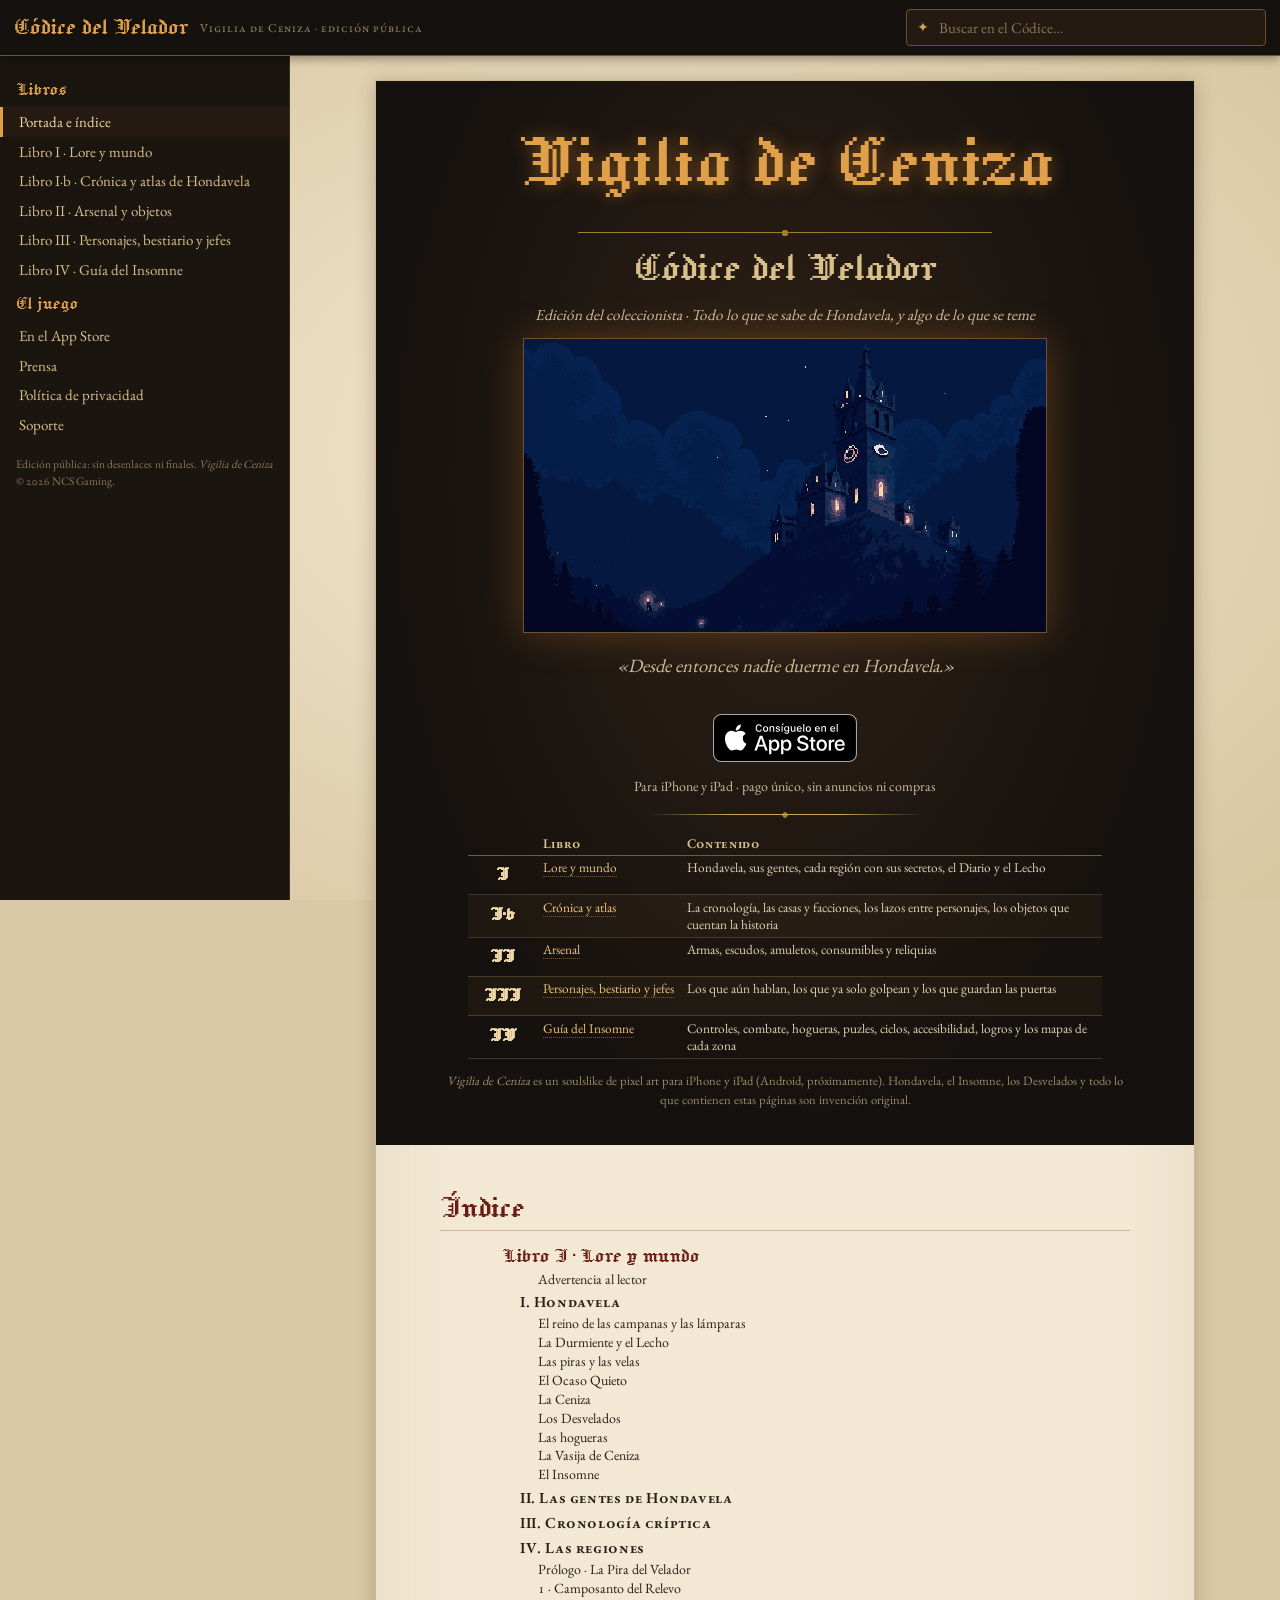
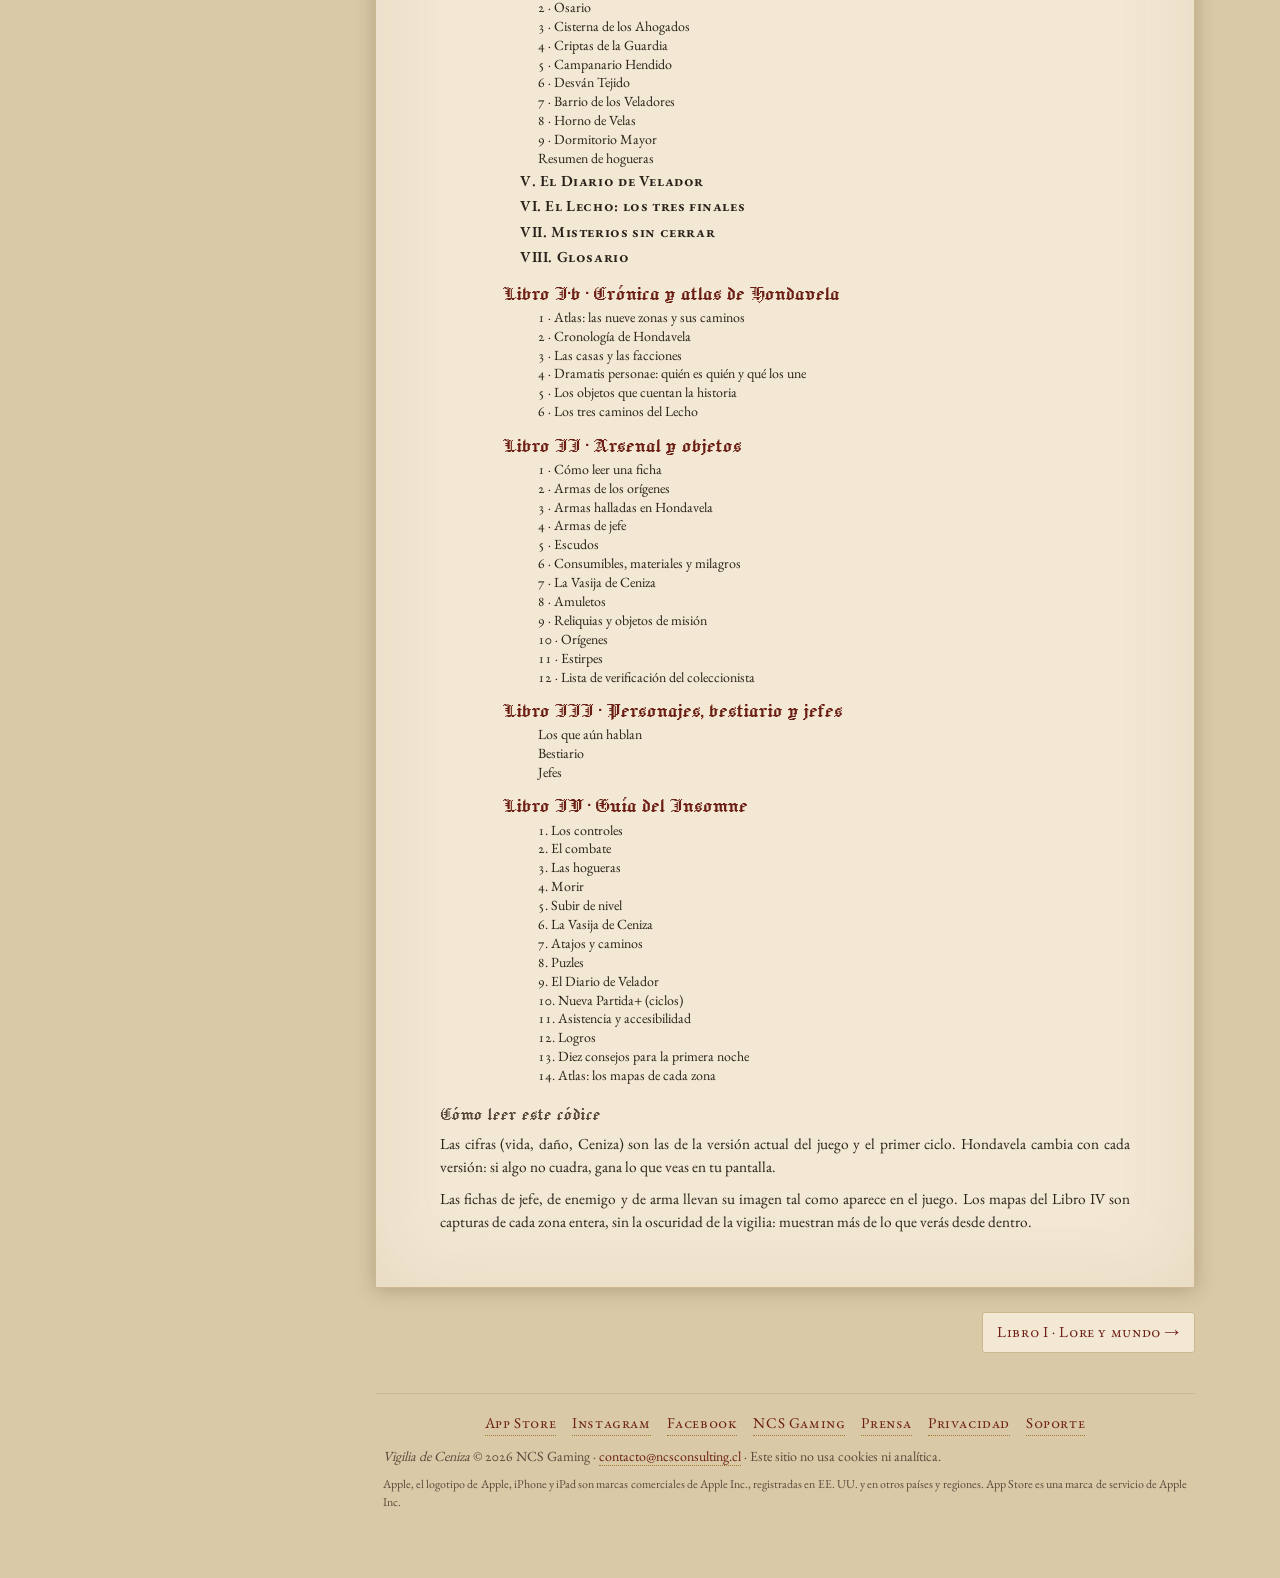
==== commit 600b3fbd: "Sitio 2026-10-22" ====
--- a/index.html
+++ b/index.html
@@ -56,13 +56,6 @@
  "sameAs": [
   "https://apps.apple.com/app/id6823702349"
  ],
- "offers": {
-  "@type": "Offer",
-  "url": "https://apps.apple.com/app/id6823702349",
-  "price": "3.99",
-  "priceCurrency": "USD",
-  "availability": "https://schema.org/InStock"
- },
  "publisher": {
   "@type": "Organization",
   "name": "NCS Gaming",
@@ -113,7 +106,7 @@
 </div>
 <hr>
 <table class="cols-3"><thead><tr><th></th><th>Libro</th><th>Contenido</th></tr></thead><tbody><tr><td><strong>I</strong></td><td><a href="01_lore.html">Lore y mundo</a></td><td>Hondavela, sus gentes, cada región con sus secretos, el Diario y el Lecho</td></tr><tr><td><strong>I·b</strong></td><td><a href="01b_cronica.html">Crónica y atlas</a></td><td>La cronología, las casas y facciones, los lazos entre personajes, los objetos que cuentan la historia</td></tr><tr><td><strong>II</strong></td><td><a href="02_arsenal.html">Arsenal</a></td><td>Armas, escudos, amuletos, consumibles y reliquias</td></tr><tr><td><strong>III</strong></td><td><a href="03_personajes_y_bestiario.html">Personajes, bestiario y jefes</a></td><td>Los que aún hablan, los que ya solo golpean y los que guardan las puertas</td></tr><tr><td><strong>IV</strong></td><td><a href="04_guia.html">Guía del Insomne</a></td><td>Controles, combate, hogueras, puzles, ciclos, accesibilidad, logros y los mapas de cada zona</td></tr></tbody></table>
-<p class="pie"><em>Vigilia de Ceniza</em> es un soulslike de pixel art para iPhone, iPad y Android. Hondavela, el Insomne, los Desvelados y todo lo que contienen estas páginas son invención original.</p></div>
+<p class="pie"><em>Vigilia de Ceniza</em> es un soulslike de pixel art para iPhone y iPad (Android, próximamente). Hondavela, el Insomne, los Desvelados y todo lo que contienen estas páginas son invención original.</p></div>
 <h2 id="indice">Índice</h2>
 <nav class="indice-codice"><ol class="toc">
 <li class="n0"><a href="01_lore.html"><span class="t">Libro I · Lore y mundo</span></a></li>
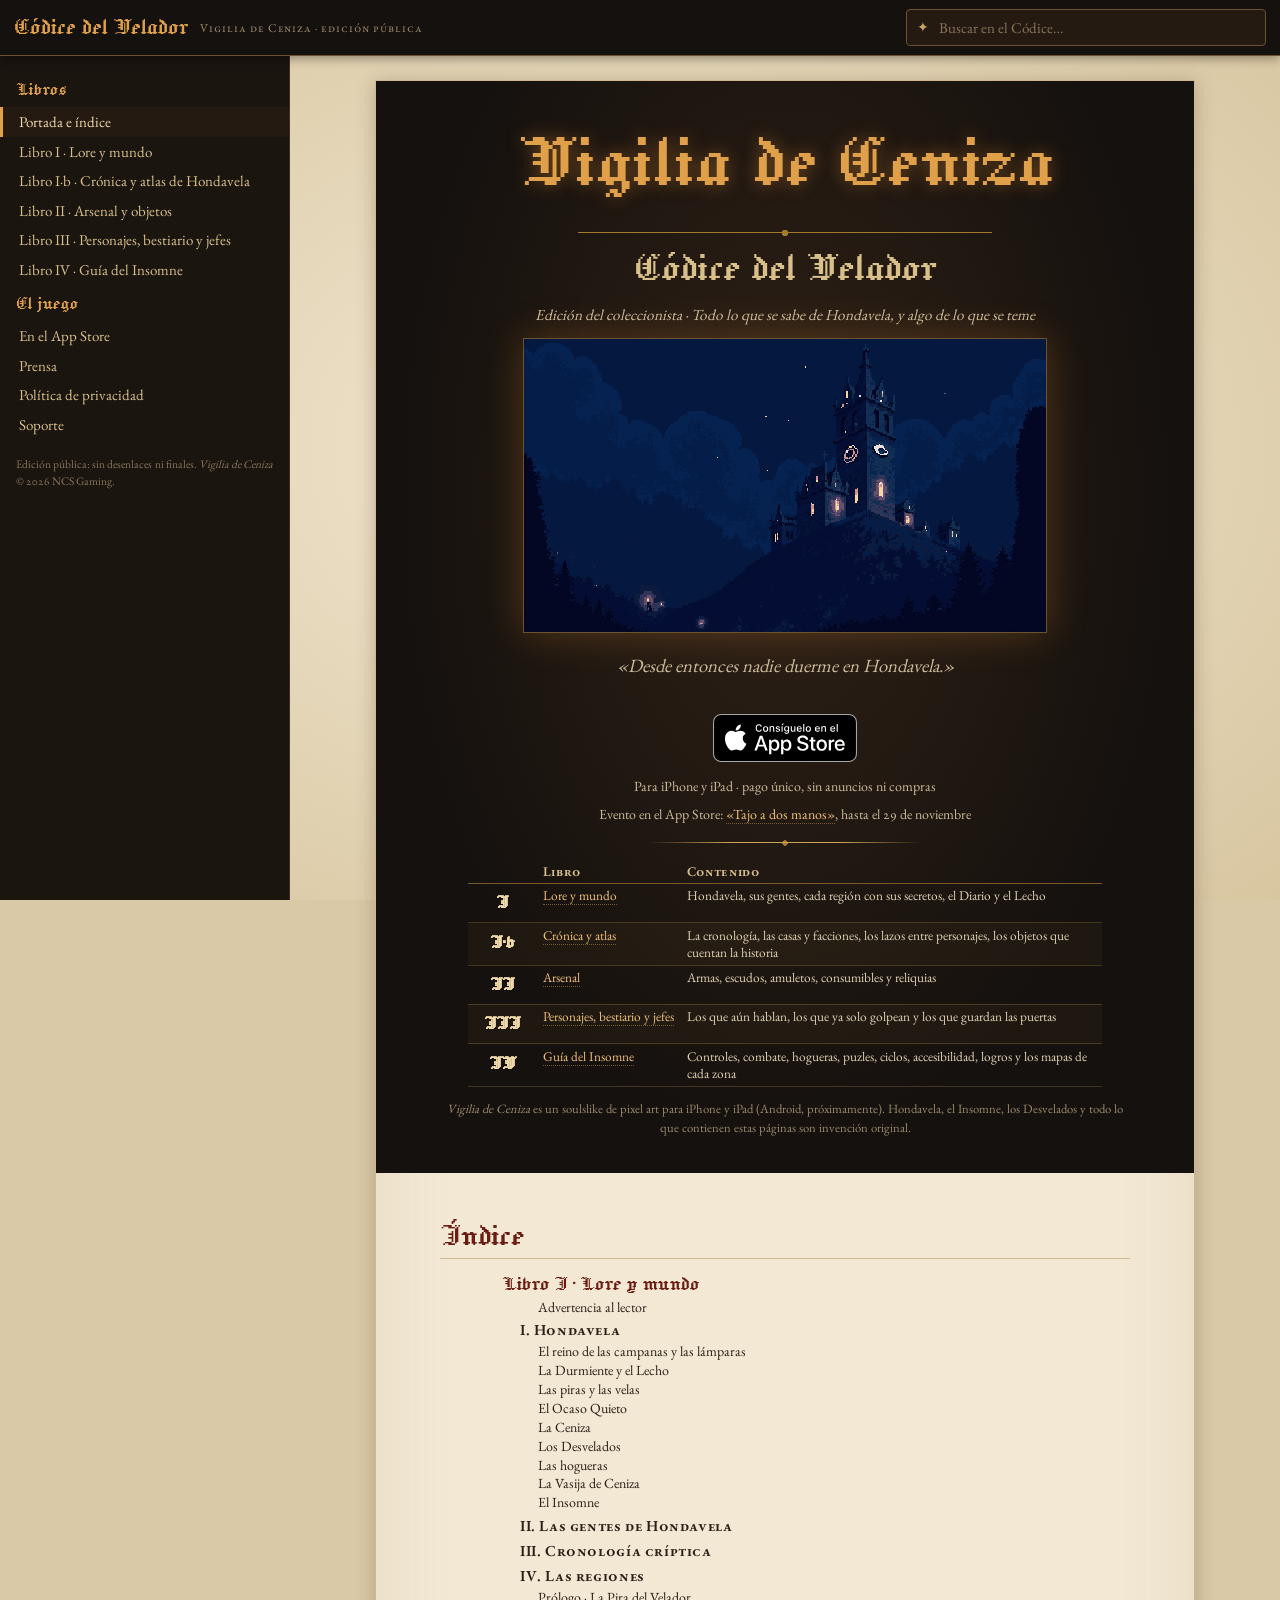
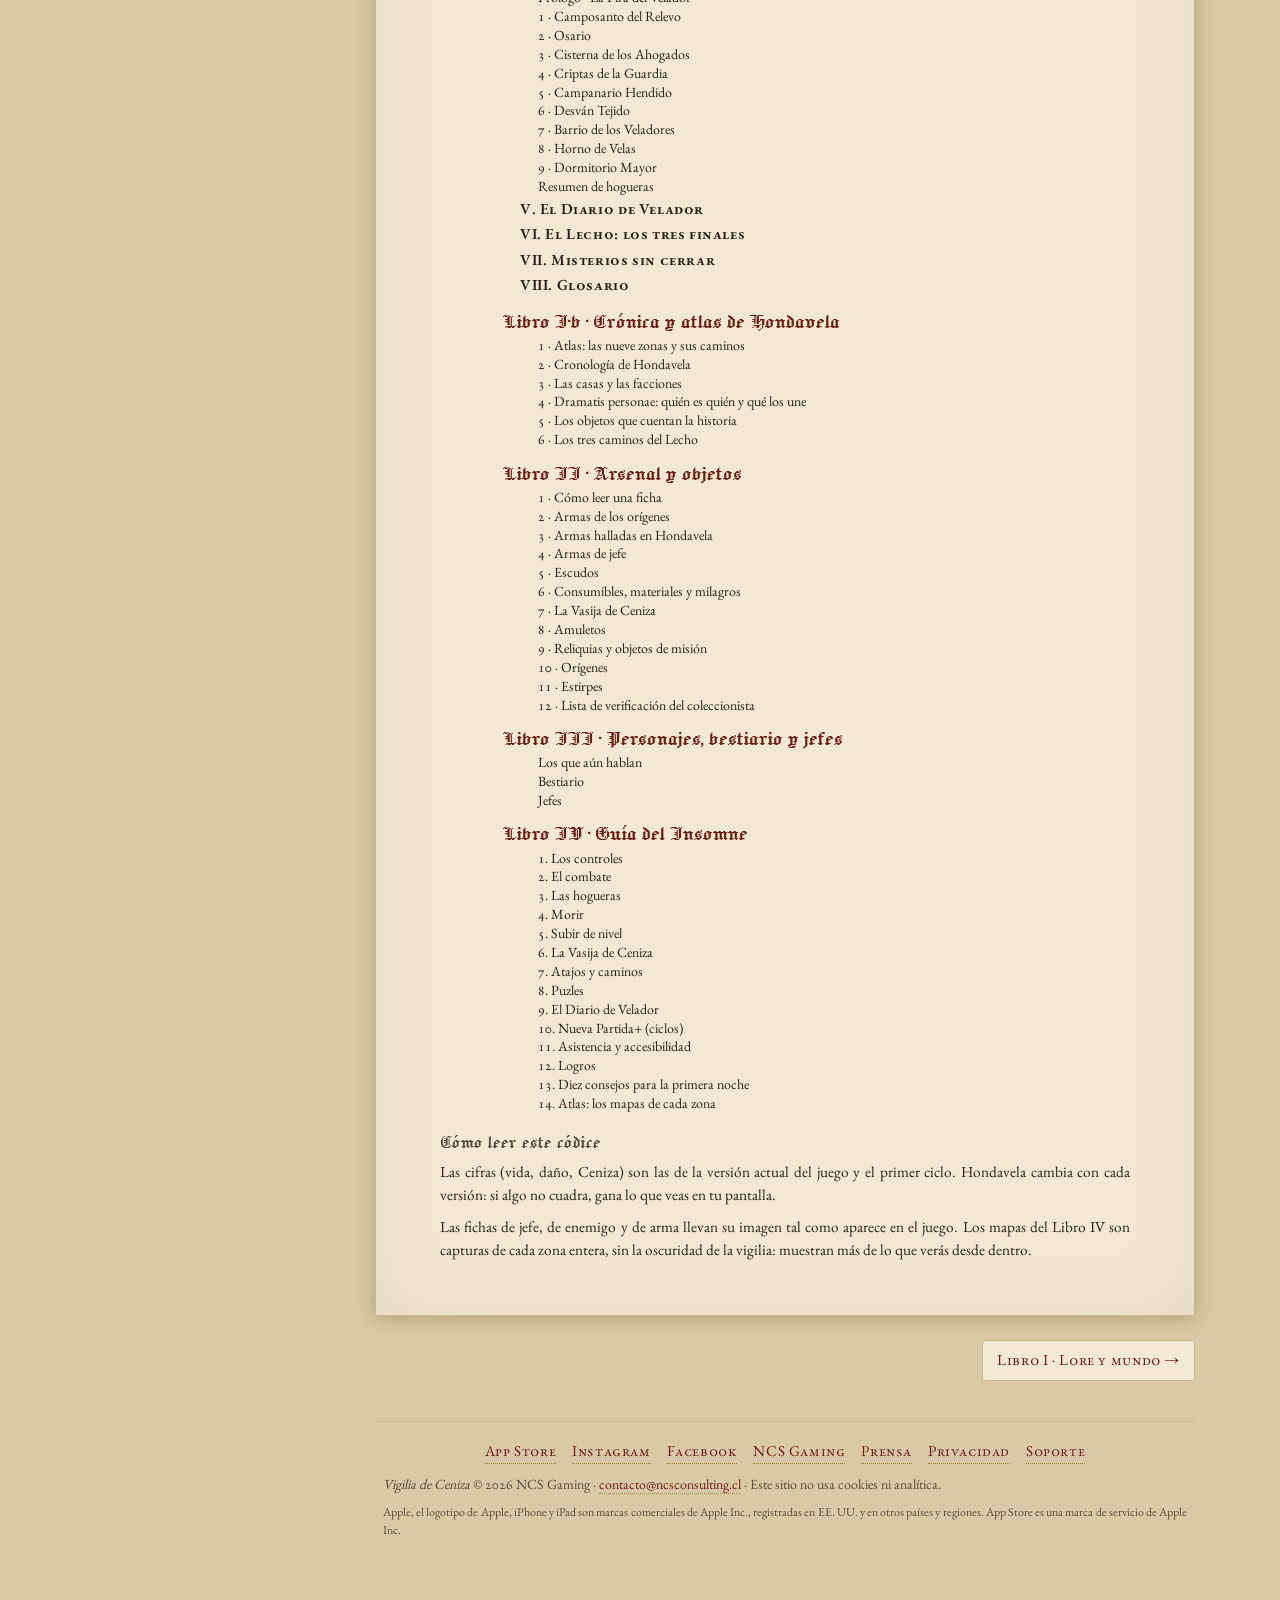
==== commit b65134e4: "Sitio 2026-10-28" ====
--- a/index.html
+++ b/index.html
@@ -101,8 +101,9 @@
 <figure><img src="img/intro_01_hondavela_hd.png" alt="Hondavela bajo el Ocaso Quieto" class="frontispicio" data-src="../assets/intro/01_hondavela.png" loading="lazy"></figure>
 <blockquote class="epigrafe"><p>«Desde entonces nadie duerme en Hondavela.»</p></blockquote>
 <div class="tienda">
-<a class="insignia" href="https://apps.apple.com/app/id6823702349"><img src="img/appstore_es.svg" width="144" height="48" alt="Consíguelo en el App Store"></a>
+<a class="insignia" href="https://apps.apple.com/app/id6823702349?eventid=6827621388"><img src="img/appstore_es.svg" width="144" height="48" alt="Consíguelo en el App Store"></a>
 <p>Para iPhone y iPad · pago único, sin anuncios ni compras</p>
+<p>Evento en el App Store: <a href="https://apps.apple.com/app/id6823702349?eventid=6827621388">«Tajo a dos manos»</a>, hasta el 29 de noviembre</p>
 </div>
 <hr>
 <table class="cols-3"><thead><tr><th></th><th>Libro</th><th>Contenido</th></tr></thead><tbody><tr><td><strong>I</strong></td><td><a href="01_lore.html">Lore y mundo</a></td><td>Hondavela, sus gentes, cada región con sus secretos, el Diario y el Lecho</td></tr><tr><td><strong>I·b</strong></td><td><a href="01b_cronica.html">Crónica y atlas</a></td><td>La cronología, las casas y facciones, los lazos entre personajes, los objetos que cuentan la historia</td></tr><tr><td><strong>II</strong></td><td><a href="02_arsenal.html">Arsenal</a></td><td>Armas, escudos, amuletos, consumibles y reliquias</td></tr><tr><td><strong>III</strong></td><td><a href="03_personajes_y_bestiario.html">Personajes, bestiario y jefes</a></td><td>Los que aún hablan, los que ya solo golpean y los que guardan las puertas</td></tr><tr><td><strong>IV</strong></td><td><a href="04_guia.html">Guía del Insomne</a></td><td>Controles, combate, hogueras, puzles, ciclos, accesibilidad, logros y los mapas de cada zona</td></tr></tbody></table>
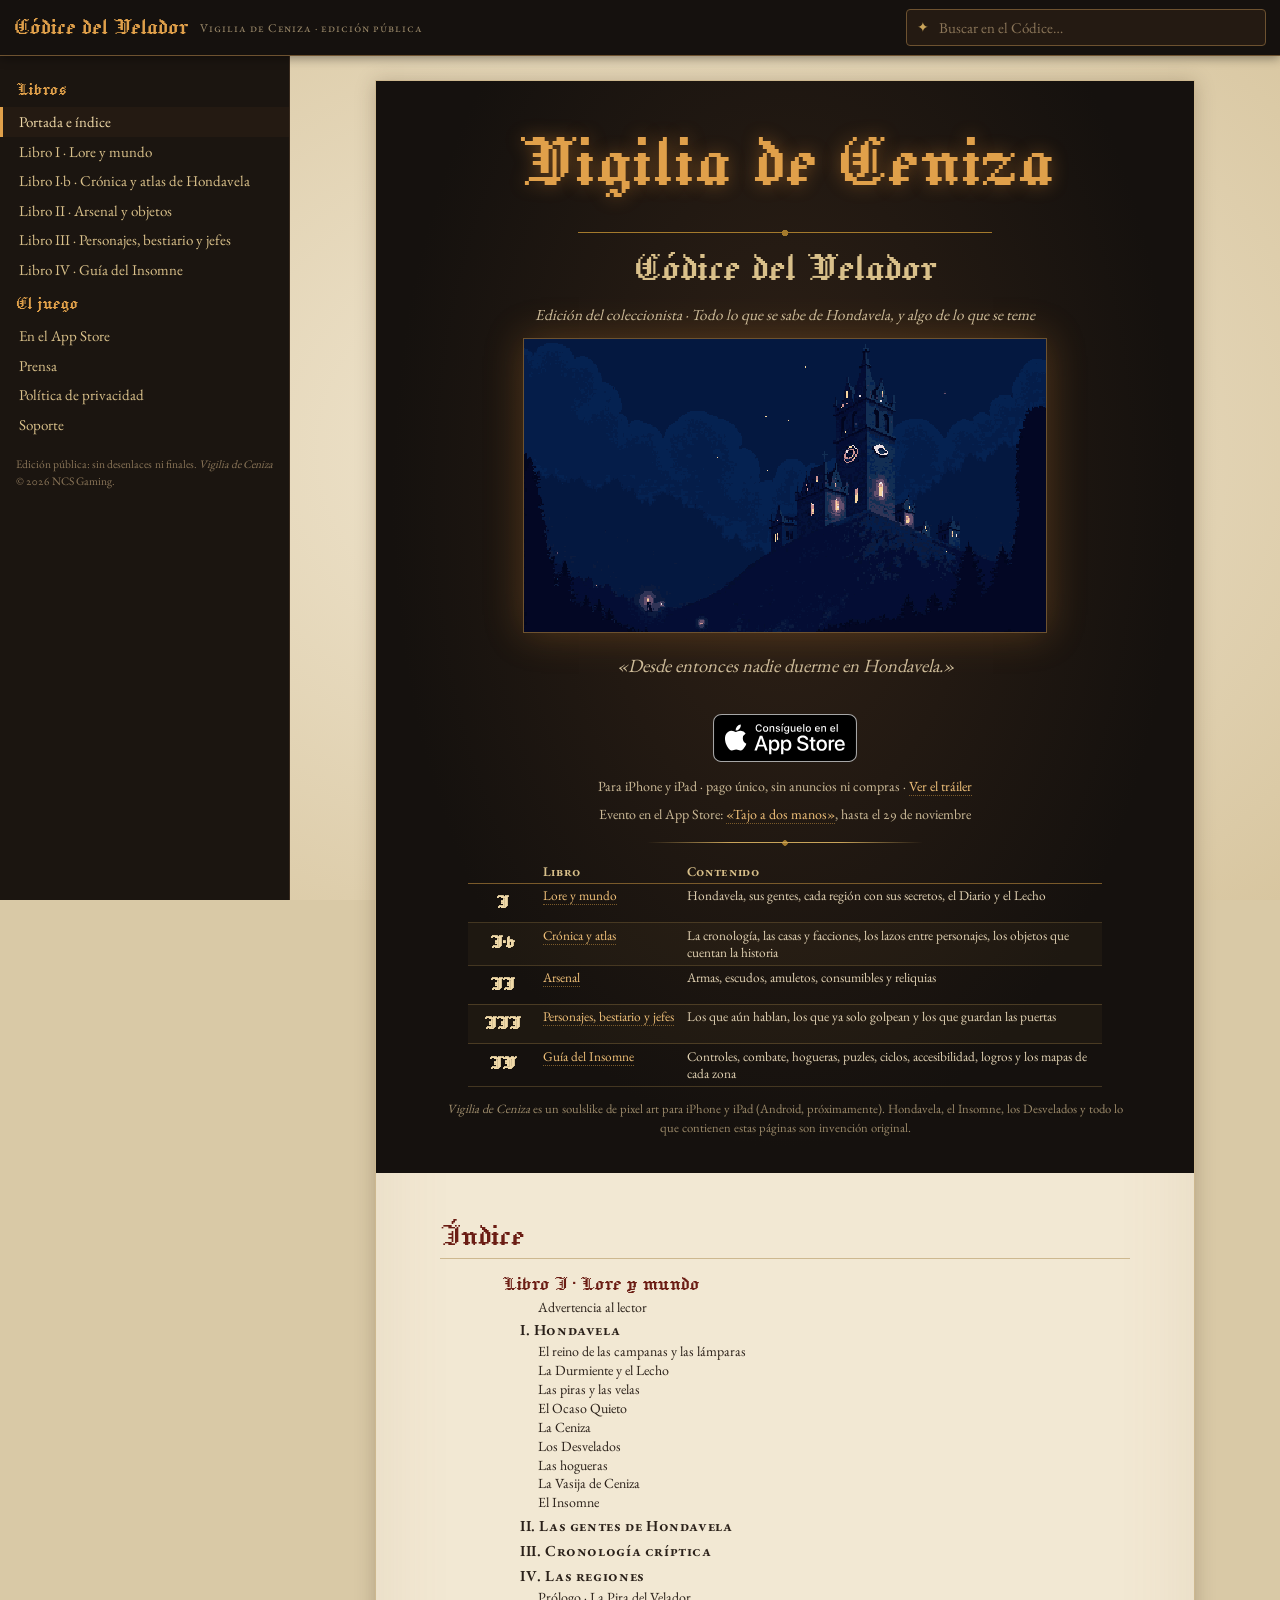
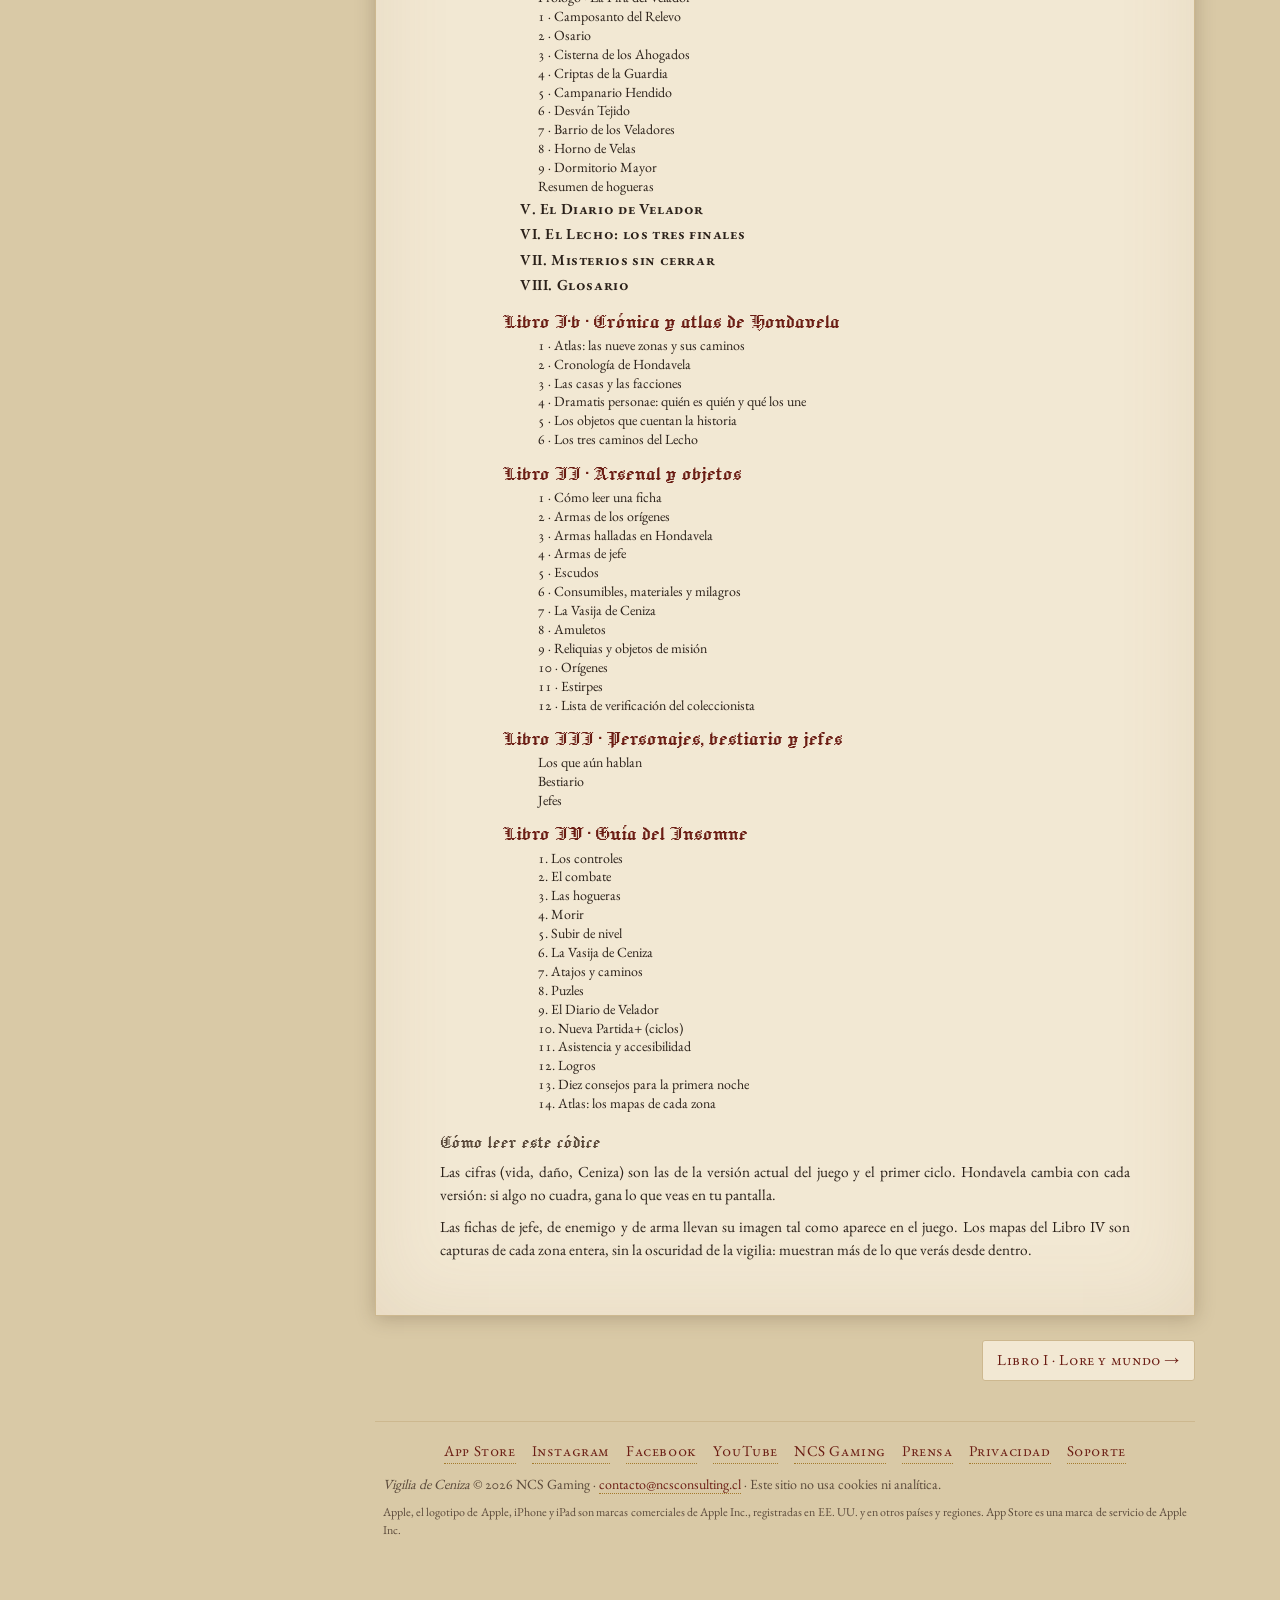
==== commit 8832bef6: "Sitio 2026-10-28" ====
--- a/index.html
+++ b/index.html
@@ -64,6 +64,7 @@
   "sameAs": [
    "https://www.instagram.com/ncs_developer/",
    "https://www.facebook.com/61595371187636/",
+   "https://www.youtube.com/channel/UCpxMOFgtdoj5tkHDwHvY6Mw",
    "https://ncsconsulting-develops.github.io/ncs-gaming/"
   ]
  }
@@ -102,7 +103,7 @@
 <blockquote class="epigrafe"><p>«Desde entonces nadie duerme en Hondavela.»</p></blockquote>
 <div class="tienda">
 <a class="insignia" href="https://apps.apple.com/app/id6823702349?eventid=6827621388"><img src="img/appstore_es.svg" width="144" height="48" alt="Consíguelo en el App Store"></a>
-<p>Para iPhone y iPad · pago único, sin anuncios ni compras</p>
+<p>Para iPhone y iPad · pago único, sin anuncios ni compras · <a href="https://www.youtube.com/watch?v=YHnM6A9ExB0">Ver el tráiler</a></p>
 <p>Evento en el App Store: <a href="https://apps.apple.com/app/id6823702349?eventid=6827621388">«Tajo a dos manos»</a>, hasta el 29 de noviembre</p>
 </div>
 <hr>
@@ -190,6 +191,7 @@
 <a href="https://apps.apple.com/app/id6823702349">App Store</a>
 <a href="https://www.instagram.com/ncs_developer/" rel="me">Instagram</a>
 <a href="https://www.facebook.com/61595371187636/" rel="me">Facebook</a>
+<a href="https://www.youtube.com/channel/UCpxMOFgtdoj5tkHDwHvY6Mw" rel="me">YouTube</a>
 <a href="https://ncsconsulting-develops.github.io/ncs-gaming/">NCS Gaming</a>
 <a href="presskit.html">Prensa</a>
 <a href="privacy.html">Privacidad</a>
